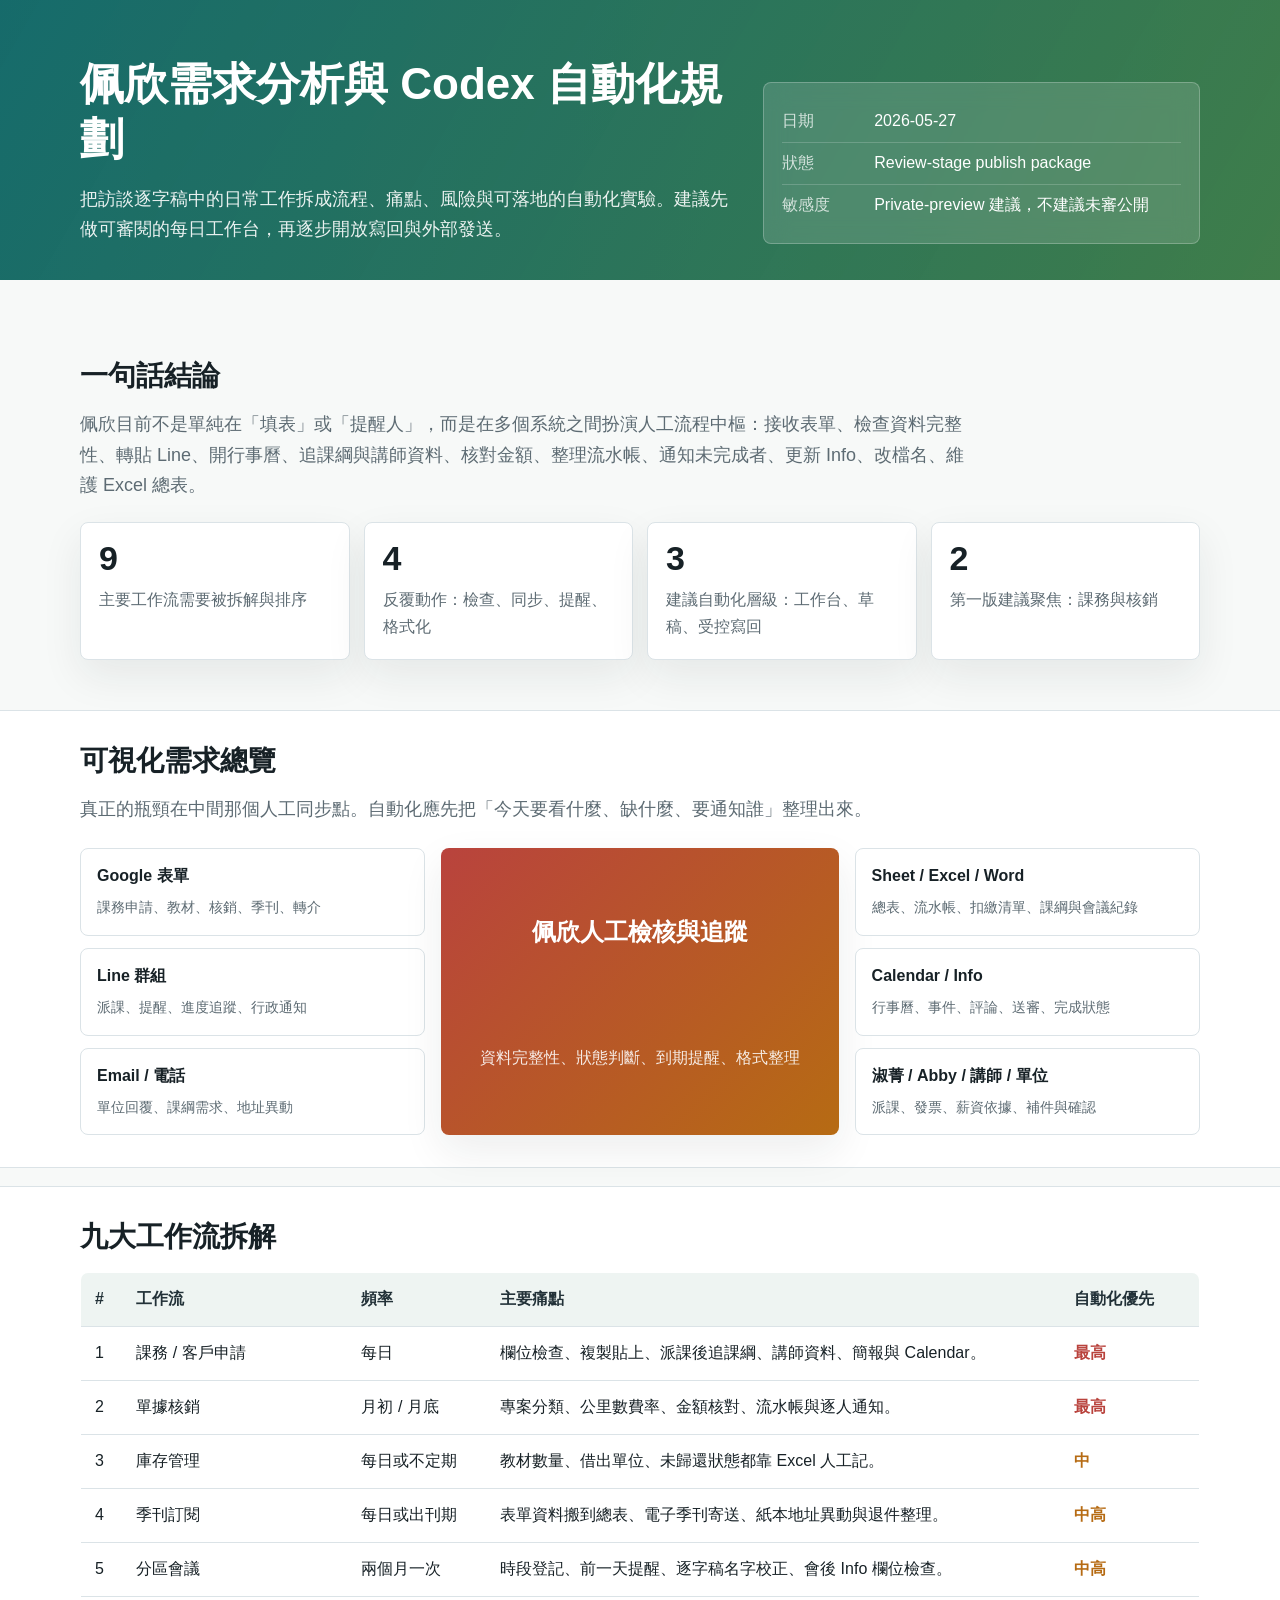
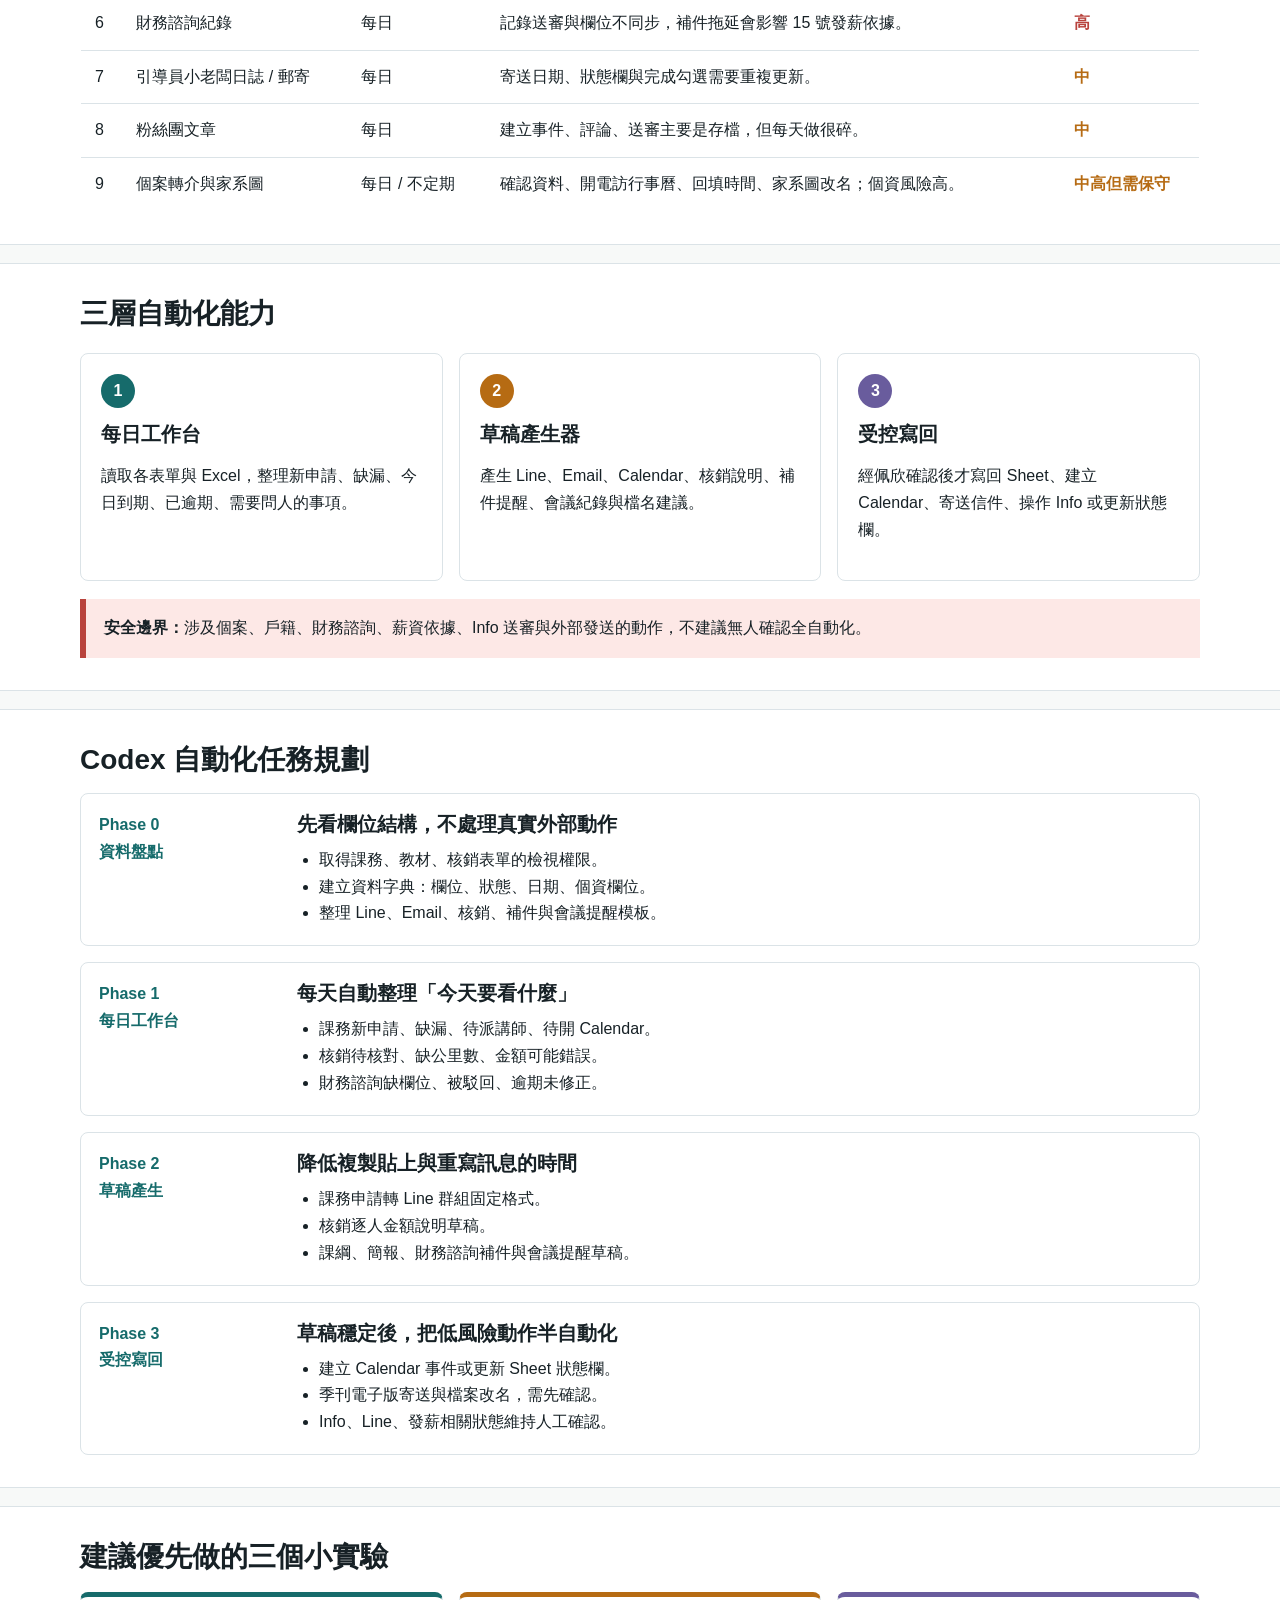
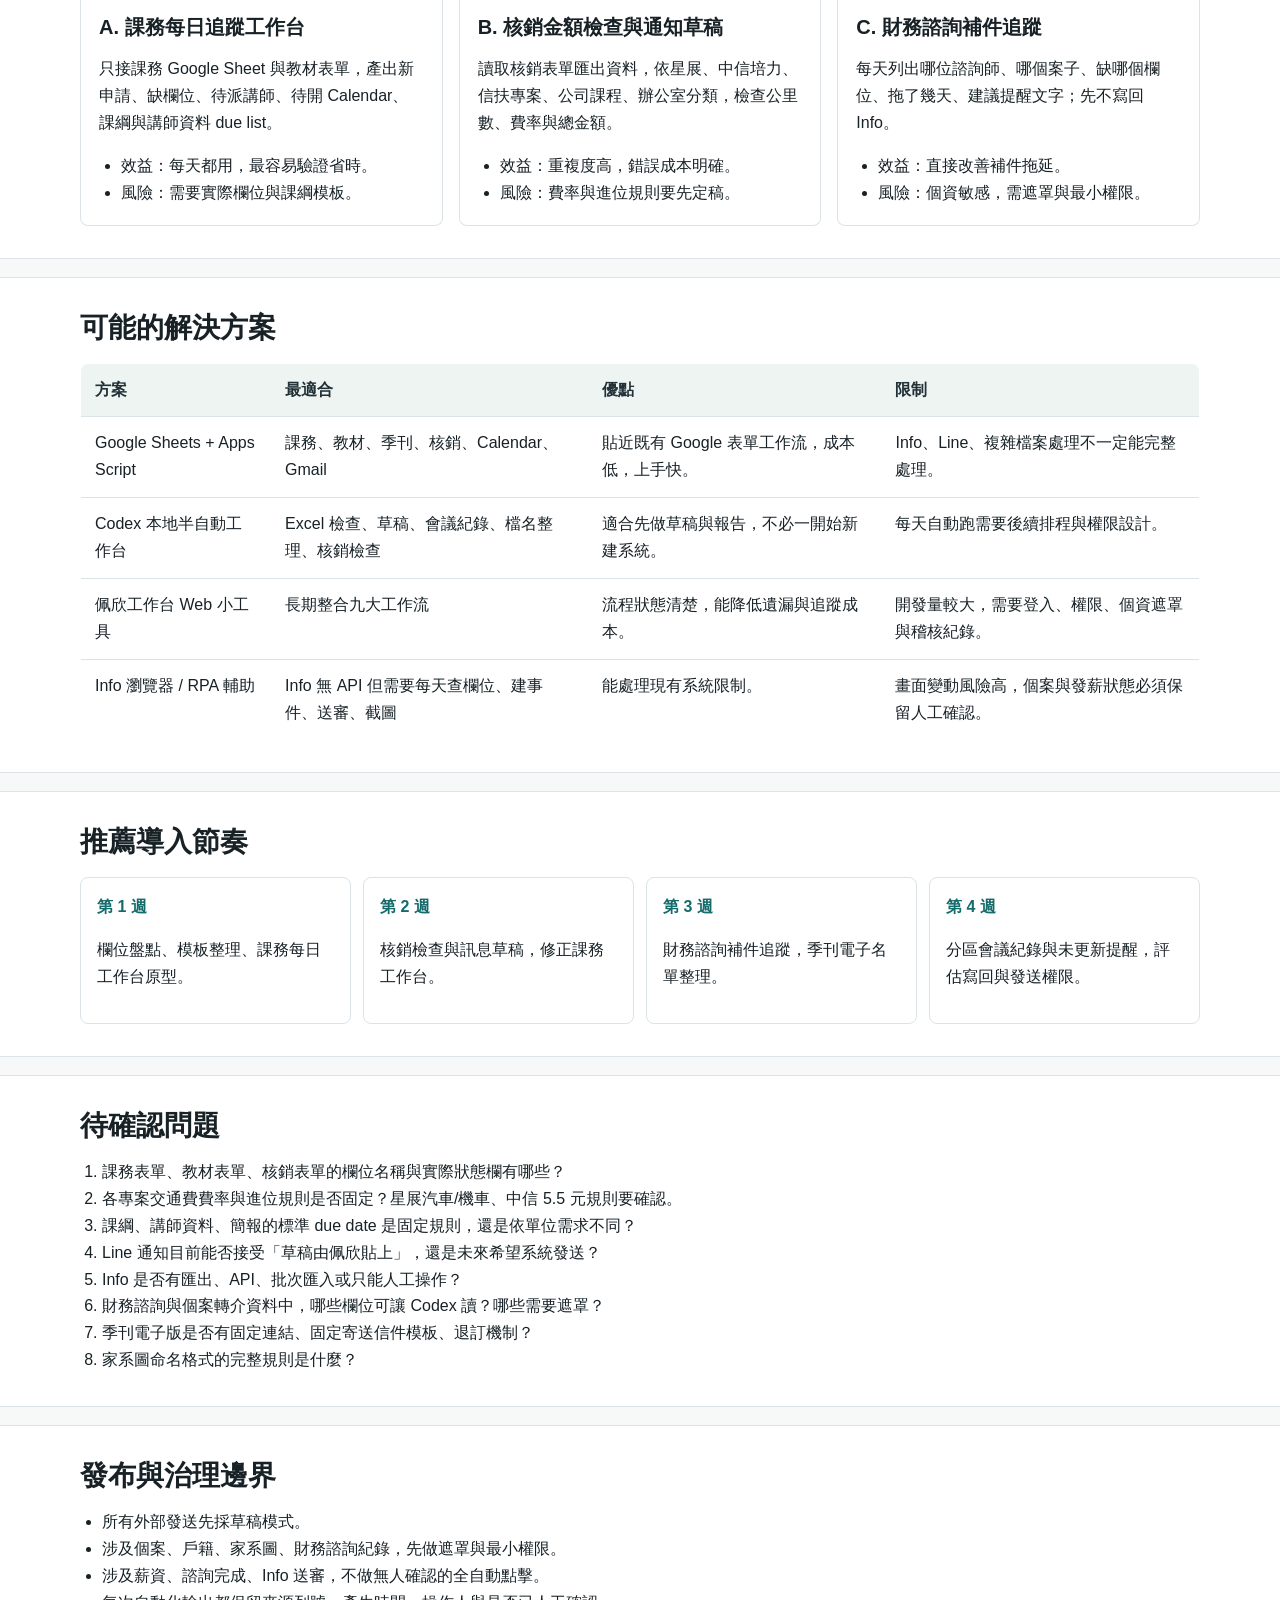
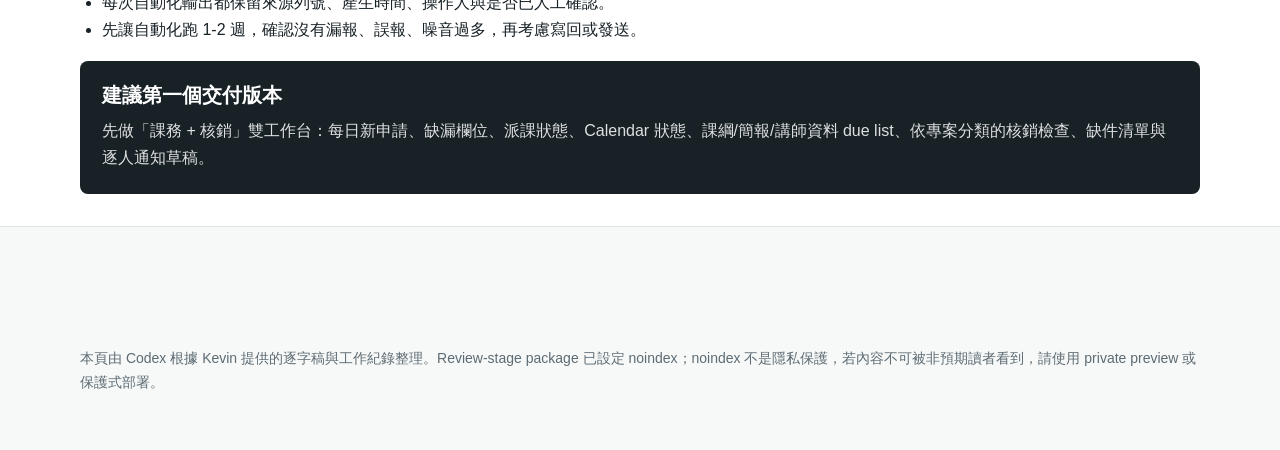
==== publish-ready/index.html @ ddc12018 "Prepare publish-ready Peixin automation report" ====
<!doctype html>
<html lang="zh-Hant">
  <head>
    <meta charset="utf-8">
    <meta name="viewport" content="width=device-width, initial-scale=1">
    <meta name="robots" content="noindex,nofollow,noarchive">
    <title>佩欣需求分析與 Codex 自動化規劃</title>
    <style>
      :root {
        color-scheme: light;
        --ink: #172126;
        --muted: #5d6b73;
        --line: #dbe3e7;
        --bg: #f7f9f8;
        --paper: #ffffff;
        --teal: #166b6b;
        --green: #3f7d4a;
        --amber: #b66b13;
        --red: #b9433d;
        --violet: #695c9d;
        --soft-teal: #e2f0ee;
        --soft-green: #e7f2e4;
        --soft-amber: #fff1dc;
        --soft-red: #fde8e6;
        --soft-violet: #ebe8f6;
        --shadow: 0 16px 42px rgba(23, 33, 38, 0.08);
      }

      * {
        box-sizing: border-box;
      }

      body {
        margin: 0;
        background: var(--bg);
        color: var(--ink);
        font-family: "Noto Sans TC", "Microsoft JhengHei", "PingFang TC", Arial, sans-serif;
        font-size: 16px;
        line-height: 1.68;
      }

      a {
        color: var(--teal);
      }

      .page {
        min-height: 100vh;
      }

      .hero {
        background:
          linear-gradient(120deg, rgba(22, 107, 107, 0.95), rgba(63, 125, 74, 0.88)),
          linear-gradient(90deg, #166b6b, #3f7d4a);
        color: #fff;
        padding: 56px 24px 36px;
      }

      .wrap {
        width: min(1120px, calc(100% - 32px));
        margin: 0 auto;
      }

      .hero-grid {
        display: grid;
        grid-template-columns: minmax(0, 1.2fr) minmax(280px, 0.8fr);
        gap: 28px;
        align-items: end;
      }

      h1,
      h2,
      h3 {
        line-height: 1.25;
        margin: 0;
        letter-spacing: 0;
      }

      h1 {
        max-width: 820px;
        font-size: 44px;
        font-weight: 800;
      }

      h2 {
        font-size: 28px;
        margin-bottom: 16px;
      }

      h3 {
        font-size: 20px;
        margin-bottom: 10px;
      }

      .hero p {
        max-width: 800px;
        margin: 18px 0 0;
        color: rgba(255, 255, 255, 0.9);
        font-size: 18px;
      }

      .meta-panel {
        background: rgba(255, 255, 255, 0.14);
        border: 1px solid rgba(255, 255, 255, 0.24);
        border-radius: 8px;
        padding: 18px;
        backdrop-filter: blur(12px);
      }

      .meta-row {
        display: grid;
        grid-template-columns: 82px 1fr;
        gap: 10px;
        padding: 7px 0;
        border-bottom: 1px solid rgba(255, 255, 255, 0.18);
      }

      .meta-row:last-child {
        border-bottom: 0;
      }

      .meta-label {
        color: rgba(255, 255, 255, 0.76);
      }

      main {
        padding: 28px 0 64px;
      }

      section {
        background: var(--paper);
        border-top: 1px solid var(--line);
        border-bottom: 1px solid var(--line);
        padding: 32px 0;
        margin: 18px 0;
      }

      section.plain {
        background: transparent;
        border: 0;
      }

      .lead {
        max-width: 900px;
        color: var(--muted);
        font-size: 18px;
        margin: 0 0 18px;
      }

      .summary-grid {
        display: grid;
        grid-template-columns: repeat(4, minmax(0, 1fr));
        gap: 14px;
        margin-top: 22px;
      }

      .metric {
        min-height: 132px;
        border: 1px solid var(--line);
        border-radius: 8px;
        background: #fff;
        padding: 18px;
        box-shadow: var(--shadow);
      }

      .metric strong {
        display: block;
        font-size: 34px;
        line-height: 1;
        margin-bottom: 12px;
      }

      .metric span {
        color: var(--muted);
      }

      .system-map {
        display: grid;
        grid-template-columns: 1fr 1.15fr 1fr;
        gap: 16px;
        align-items: stretch;
        margin-top: 24px;
      }

      .map-col {
        display: grid;
        gap: 12px;
      }

      .map-node {
        border: 1px solid var(--line);
        border-radius: 8px;
        background: #fff;
        padding: 14px 16px;
        min-height: 72px;
      }

      .map-node b {
        display: block;
        margin-bottom: 4px;
      }

      .map-node span {
        color: var(--muted);
        font-size: 14px;
      }

      .map-center {
        display: grid;
        place-items: center;
        min-height: 100%;
        border-radius: 8px;
        padding: 22px;
        color: #fff;
        background: linear-gradient(135deg, var(--red), var(--amber));
        box-shadow: var(--shadow);
      }

      .map-center b {
        display: block;
        font-size: 24px;
        text-align: center;
      }

      .map-center span {
        display: block;
        margin-top: 8px;
        color: rgba(255, 255, 255, 0.88);
        text-align: center;
      }

      .flow-table,
      .solution-table {
        width: 100%;
        border-collapse: collapse;
        margin-top: 18px;
        background: #fff;
        border: 1px solid var(--line);
        border-radius: 8px;
        overflow: hidden;
      }

      th,
      td {
        padding: 13px 14px;
        text-align: left;
        vertical-align: top;
        border-bottom: 1px solid var(--line);
      }

      th {
        background: #eef4f2;
        color: #223138;
        font-weight: 700;
      }

      tr:last-child td {
        border-bottom: 0;
      }

      .priority-high {
        color: var(--red);
        font-weight: 700;
      }

      .priority-mid {
        color: var(--amber);
        font-weight: 700;
      }

      .priority-low {
        color: var(--green);
        font-weight: 700;
      }

      .layer-diagram {
        display: grid;
        grid-template-columns: repeat(3, minmax(0, 1fr));
        gap: 16px;
        margin: 22px 0 0;
      }

      .layer {
        border: 1px solid var(--line);
        border-radius: 8px;
        background: #fff;
        padding: 20px;
        position: relative;
      }

      .layer::before {
        content: attr(data-step);
        display: inline-grid;
        place-items: center;
        width: 34px;
        height: 34px;
        margin-bottom: 14px;
        border-radius: 50%;
        color: #fff;
        background: var(--teal);
        font-weight: 800;
      }

      .layer:nth-child(2)::before {
        background: var(--amber);
      }

      .layer:nth-child(3)::before {
        background: var(--violet);
      }

      .phase-list {
        display: grid;
        gap: 16px;
      }

      .phase {
        display: grid;
        grid-template-columns: 180px 1fr;
        gap: 18px;
        border: 1px solid var(--line);
        border-radius: 8px;
        background: #fff;
        padding: 18px;
      }

      .phase-label {
        font-weight: 800;
        color: var(--teal);
      }

      .phase ul,
      .experiment ul,
      .question-list,
      .guardrails {
        margin: 8px 0 0;
        padding-left: 22px;
      }

      .experiment-grid {
        display: grid;
        grid-template-columns: repeat(3, minmax(0, 1fr));
        gap: 16px;
        margin-top: 18px;
      }

      .experiment {
        border: 1px solid var(--line);
        border-radius: 8px;
        background: #fff;
        padding: 18px;
        min-height: 100%;
      }

      .experiment:nth-child(1) {
        border-top: 5px solid var(--teal);
      }

      .experiment:nth-child(2) {
        border-top: 5px solid var(--amber);
      }

      .experiment:nth-child(3) {
        border-top: 5px solid var(--violet);
      }

      .timeline {
        display: grid;
        grid-template-columns: repeat(4, minmax(0, 1fr));
        gap: 12px;
        margin-top: 18px;
      }

      .week {
        border: 1px solid var(--line);
        border-radius: 8px;
        background: #fff;
        padding: 16px;
      }

      .week b {
        display: block;
        color: var(--teal);
        margin-bottom: 8px;
      }

      .callout {
        border-left: 6px solid var(--red);
        background: var(--soft-red);
        padding: 16px 18px;
        margin: 18px 0 0;
      }

      .next-box {
        background: #172126;
        color: #fff;
        border-radius: 8px;
        padding: 22px;
        margin-top: 18px;
      }

      .next-box p {
        margin: 0;
        color: rgba(255, 255, 255, 0.86);
      }

      .footer {
        color: var(--muted);
        padding: 24px 0 42px;
        font-size: 14px;
      }

      @media (max-width: 920px) {
        .hero-grid,
        .system-map,
        .layer-diagram,
        .experiment-grid,
        .timeline {
          grid-template-columns: 1fr;
        }

        .summary-grid {
          grid-template-columns: repeat(2, minmax(0, 1fr));
        }

        .phase {
          grid-template-columns: 1fr;
        }

        h1 {
          font-size: 34px;
        }

        table,
        thead,
        tbody,
        th,
        td,
        tr {
          display: block;
        }

        thead {
          display: none;
        }

        tr {
          border-bottom: 1px solid var(--line);
        }

        td {
          border-bottom: 0;
          padding: 10px 14px;
        }

        td::before {
          content: attr(data-label);
          display: block;
          color: var(--muted);
          font-size: 13px;
          font-weight: 700;
          margin-bottom: 2px;
        }
      }

      @media (max-width: 560px) {
        .hero {
          padding: 38px 0 28px;
        }

        .wrap {
          width: min(100% - 24px, 1120px);
        }

        .summary-grid {
          grid-template-columns: 1fr;
        }

        h1 {
          font-size: 29px;
        }

        h2 {
          font-size: 24px;
        }

        .hero p,
        .lead {
          font-size: 16px;
        }
      }
    </style>
  </head>
  <body>
    <div class="page">
      <header class="hero">
        <div class="wrap hero-grid">
          <div>
            <h1>佩欣需求分析與 Codex 自動化規劃</h1>
            <p>把訪談逐字稿中的日常工作拆成流程、痛點、風險與可落地的自動化實驗。建議先做可審閱的每日工作台，再逐步開放寫回與外部發送。</p>
          </div>
          <aside class="meta-panel" aria-label="報告資訊">
            <div class="meta-row">
              <span class="meta-label">日期</span>
              <span>2026-05-27</span>
            </div>
            <div class="meta-row">
              <span class="meta-label">狀態</span>
              <span>Review-stage publish package</span>
            </div>
            <div class="meta-row">
              <span class="meta-label">敏感度</span>
              <span>Private-preview 建議，不建議未審公開</span>
            </div>
          </aside>
        </div>
      </header>

      <main>
        <section class="plain">
          <div class="wrap">
            <h2>一句話結論</h2>
            <p class="lead">佩欣目前不是單純在「填表」或「提醒人」，而是在多個系統之間扮演人工流程中樞：接收表單、檢查資料完整性、轉貼 Line、開行事曆、追課綱與講師資料、核對金額、整理流水帳、通知未完成者、更新 Info、改檔名、維護 Excel 總表。</p>
            <div class="summary-grid" aria-label="關鍵摘要">
              <div class="metric">
                <strong>9</strong>
                <span>主要工作流需要被拆解與排序</span>
              </div>
              <div class="metric">
                <strong>4</strong>
                <span>反覆動作：檢查、同步、提醒、格式化</span>
              </div>
              <div class="metric">
                <strong>3</strong>
                <span>建議自動化層級：工作台、草稿、受控寫回</span>
              </div>
              <div class="metric">
                <strong>2</strong>
                <span>第一版建議聚焦：課務與核銷</span>
              </div>
            </div>
          </div>
        </section>

        <section>
          <div class="wrap">
            <h2>可視化需求總覽</h2>
            <p class="lead">真正的瓶頸在中間那個人工同步點。自動化應先把「今天要看什麼、缺什麼、要通知誰」整理出來。</p>
            <div class="system-map" aria-label="跨系統工作流地圖">
              <div class="map-col">
                <div class="map-node"><b>Google 表單</b><span>課務申請、教材、核銷、季刊、轉介</span></div>
                <div class="map-node"><b>Line 群組</b><span>派課、提醒、進度追蹤、行政通知</span></div>
                <div class="map-node"><b>Email / 電話</b><span>單位回覆、課綱需求、地址異動</span></div>
              </div>
              <div class="map-center">
                <b>佩欣人工檢核與追蹤</b>
                <span>資料完整性、狀態判斷、到期提醒、格式整理</span>
              </div>
              <div class="map-col">
                <div class="map-node"><b>Sheet / Excel / Word</b><span>總表、流水帳、扣繳清單、課綱與會議紀錄</span></div>
                <div class="map-node"><b>Calendar / Info</b><span>行事曆、事件、評論、送審、完成狀態</span></div>
                <div class="map-node"><b>淑菁 / Abby / 講師 / 單位</b><span>派課、發票、薪資依據、補件與確認</span></div>
              </div>
            </div>
          </div>
        </section>

        <section>
          <div class="wrap">
            <h2>九大工作流拆解</h2>
            <table class="flow-table">
              <thead>
                <tr>
                  <th>#</th>
                  <th>工作流</th>
                  <th>頻率</th>
                  <th>主要痛點</th>
                  <th>自動化優先</th>
                </tr>
              </thead>
              <tbody>
                <tr>
                  <td data-label="#">1</td>
                  <td data-label="工作流">課務 / 客戶申請</td>
                  <td data-label="頻率">每日</td>
                  <td data-label="主要痛點">欄位檢查、複製貼上、派課後追課綱、講師資料、簡報與 Calendar。</td>
                  <td data-label="自動化優先" class="priority-high">最高</td>
                </tr>
                <tr>
                  <td data-label="#">2</td>
                  <td data-label="工作流">單據核銷</td>
                  <td data-label="頻率">月初 / 月底</td>
                  <td data-label="主要痛點">專案分類、公里數費率、金額核對、流水帳與逐人通知。</td>
                  <td data-label="自動化優先" class="priority-high">最高</td>
                </tr>
                <tr>
                  <td data-label="#">3</td>
                  <td data-label="工作流">庫存管理</td>
                  <td data-label="頻率">每日或不定期</td>
                  <td data-label="主要痛點">教材數量、借出單位、未歸還狀態都靠 Excel 人工記。</td>
                  <td data-label="自動化優先" class="priority-mid">中</td>
                </tr>
                <tr>
                  <td data-label="#">4</td>
                  <td data-label="工作流">季刊訂閱</td>
                  <td data-label="頻率">每日或出刊期</td>
                  <td data-label="主要痛點">表單資料搬到總表、電子季刊寄送、紙本地址異動與退件整理。</td>
                  <td data-label="自動化優先" class="priority-mid">中高</td>
                </tr>
                <tr>
                  <td data-label="#">5</td>
                  <td data-label="工作流">分區會議</td>
                  <td data-label="頻率">兩個月一次</td>
                  <td data-label="主要痛點">時段登記、前一天提醒、逐字稿名字校正、會後 Info 欄位檢查。</td>
                  <td data-label="自動化優先" class="priority-mid">中高</td>
                </tr>
                <tr>
                  <td data-label="#">6</td>
                  <td data-label="工作流">財務諮詢紀錄</td>
                  <td data-label="頻率">每日</td>
                  <td data-label="主要痛點">記錄送審與欄位不同步，補件拖延會影響 15 號發薪依據。</td>
                  <td data-label="自動化優先" class="priority-high">高</td>
                </tr>
                <tr>
                  <td data-label="#">7</td>
                  <td data-label="工作流">引導員小老闆日誌 / 郵寄</td>
                  <td data-label="頻率">每日</td>
                  <td data-label="主要痛點">寄送日期、狀態欄與完成勾選需要重複更新。</td>
                  <td data-label="自動化優先" class="priority-mid">中</td>
                </tr>
                <tr>
                  <td data-label="#">8</td>
                  <td data-label="工作流">粉絲團文章</td>
                  <td data-label="頻率">每日</td>
                  <td data-label="主要痛點">建立事件、評論、送審主要是存檔，但每天做很碎。</td>
                  <td data-label="自動化優先" class="priority-mid">中</td>
                </tr>
                <tr>
                  <td data-label="#">9</td>
                  <td data-label="工作流">個案轉介與家系圖</td>
                  <td data-label="頻率">每日 / 不定期</td>
                  <td data-label="主要痛點">確認資料、開電訪行事曆、回填時間、家系圖改名；個資風險高。</td>
                  <td data-label="自動化優先" class="priority-mid">中高但需保守</td>
                </tr>
              </tbody>
            </table>
          </div>
        </section>

        <section>
          <div class="wrap">
            <h2>三層自動化能力</h2>
            <div class="layer-diagram">
              <div class="layer" data-step="1">
                <h3>每日工作台</h3>
                <p>讀取各表單與 Excel，整理新申請、缺漏、今日到期、已逾期、需要問人的事項。</p>
              </div>
              <div class="layer" data-step="2">
                <h3>草稿產生器</h3>
                <p>產生 Line、Email、Calendar、核銷說明、補件提醒、會議紀錄與檔名建議。</p>
              </div>
              <div class="layer" data-step="3">
                <h3>受控寫回</h3>
                <p>經佩欣確認後才寫回 Sheet、建立 Calendar、寄送信件、操作 Info 或更新狀態欄。</p>
              </div>
            </div>
            <div class="callout">
              <b>安全邊界：</b>涉及個案、戶籍、財務諮詢、薪資依據、Info 送審與外部發送的動作，不建議無人確認全自動化。
            </div>
          </div>
        </section>

        <section>
          <div class="wrap">
            <h2>Codex 自動化任務規劃</h2>
            <div class="phase-list">
              <article class="phase">
                <div class="phase-label">Phase 0<br>資料盤點</div>
                <div>
                  <h3>先看欄位結構，不處理真實外部動作</h3>
                  <ul>
                    <li>取得課務、教材、核銷表單的檢視權限。</li>
                    <li>建立資料字典：欄位、狀態、日期、個資欄位。</li>
                    <li>整理 Line、Email、核銷、補件與會議提醒模板。</li>
                  </ul>
                </div>
              </article>
              <article class="phase">
                <div class="phase-label">Phase 1<br>每日工作台</div>
                <div>
                  <h3>每天自動整理「今天要看什麼」</h3>
                  <ul>
                    <li>課務新申請、缺漏、待派講師、待開 Calendar。</li>
                    <li>核銷待核對、缺公里數、金額可能錯誤。</li>
                    <li>財務諮詢缺欄位、被駁回、逾期未修正。</li>
                  </ul>
                </div>
              </article>
              <article class="phase">
                <div class="phase-label">Phase 2<br>草稿產生</div>
                <div>
                  <h3>降低複製貼上與重寫訊息的時間</h3>
                  <ul>
                    <li>課務申請轉 Line 群組固定格式。</li>
                    <li>核銷逐人金額說明草稿。</li>
                    <li>課綱、簡報、財務諮詢補件與會議提醒草稿。</li>
                  </ul>
                </div>
              </article>
              <article class="phase">
                <div class="phase-label">Phase 3<br>受控寫回</div>
                <div>
                  <h3>草稿穩定後，把低風險動作半自動化</h3>
                  <ul>
                    <li>建立 Calendar 事件或更新 Sheet 狀態欄。</li>
                    <li>季刊電子版寄送與檔案改名，需先確認。</li>
                    <li>Info、Line、發薪相關狀態維持人工確認。</li>
                  </ul>
                </div>
              </article>
            </div>
          </div>
        </section>

        <section>
          <div class="wrap">
            <h2>建議優先做的三個小實驗</h2>
            <div class="experiment-grid">
              <article class="experiment">
                <h3>A. 課務每日追蹤工作台</h3>
                <p>只接課務 Google Sheet 與教材表單，產出新申請、缺欄位、待派講師、待開 Calendar、課綱與講師資料 due list。</p>
                <ul>
                  <li>效益：每天都用，最容易驗證省時。</li>
                  <li>風險：需要實際欄位與課綱模板。</li>
                </ul>
              </article>
              <article class="experiment">
                <h3>B. 核銷金額檢查與通知草稿</h3>
                <p>讀取核銷表單匯出資料，依星展、中信培力、信扶專案、公司課程、辦公室分類，檢查公里數、費率與總金額。</p>
                <ul>
                  <li>效益：重複度高，錯誤成本明確。</li>
                  <li>風險：費率與進位規則要先定稿。</li>
                </ul>
              </article>
              <article class="experiment">
                <h3>C. 財務諮詢補件追蹤</h3>
                <p>每天列出哪位諮詢師、哪個案子、缺哪個欄位、拖了幾天、建議提醒文字；先不寫回 Info。</p>
                <ul>
                  <li>效益：直接改善補件拖延。</li>
                  <li>風險：個資敏感，需遮罩與最小權限。</li>
                </ul>
              </article>
            </div>
          </div>
        </section>

        <section>
          <div class="wrap">
            <h2>可能的解決方案</h2>
            <table class="solution-table">
              <thead>
                <tr>
                  <th>方案</th>
                  <th>最適合</th>
                  <th>優點</th>
                  <th>限制</th>
                </tr>
              </thead>
              <tbody>
                <tr>
                  <td data-label="方案">Google Sheets + Apps Script</td>
                  <td data-label="最適合">課務、教材、季刊、核銷、Calendar、Gmail</td>
                  <td data-label="優點">貼近既有 Google 表單工作流，成本低，上手快。</td>
                  <td data-label="限制">Info、Line、複雜檔案處理不一定能完整處理。</td>
                </tr>
                <tr>
                  <td data-label="方案">Codex 本地半自動工作台</td>
                  <td data-label="最適合">Excel 檢查、草稿、會議紀錄、檔名整理、核銷檢查</td>
                  <td data-label="優點">適合先做草稿與報告，不必一開始新建系統。</td>
                  <td data-label="限制">每天自動跑需要後續排程與權限設計。</td>
                </tr>
                <tr>
                  <td data-label="方案">佩欣工作台 Web 小工具</td>
                  <td data-label="最適合">長期整合九大工作流</td>
                  <td data-label="優點">流程狀態清楚，能降低遺漏與追蹤成本。</td>
                  <td data-label="限制">開發量較大，需要登入、權限、個資遮罩與稽核紀錄。</td>
                </tr>
                <tr>
                  <td data-label="方案">Info 瀏覽器 / RPA 輔助</td>
                  <td data-label="最適合">Info 無 API 但需要每天查欄位、建事件、送審、截圖</td>
                  <td data-label="優點">能處理現有系統限制。</td>
                  <td data-label="限制">畫面變動風險高，個案與發薪狀態必須保留人工確認。</td>
                </tr>
              </tbody>
            </table>
          </div>
        </section>

        <section>
          <div class="wrap">
            <h2>推薦導入節奏</h2>
            <div class="timeline" aria-label="四週導入節奏">
              <div class="week">
                <b>第 1 週</b>
                <p>欄位盤點、模板整理、課務每日工作台原型。</p>
              </div>
              <div class="week">
                <b>第 2 週</b>
                <p>核銷檢查與訊息草稿，修正課務工作台。</p>
              </div>
              <div class="week">
                <b>第 3 週</b>
                <p>財務諮詢補件追蹤，季刊電子名單整理。</p>
              </div>
              <div class="week">
                <b>第 4 週</b>
                <p>分區會議紀錄與未更新提醒，評估寫回與發送權限。</p>
              </div>
            </div>
          </div>
        </section>

        <section>
          <div class="wrap">
            <h2>待確認問題</h2>
            <ol class="question-list">
              <li>課務表單、教材表單、核銷表單的欄位名稱與實際狀態欄有哪些？</li>
              <li>各專案交通費費率與進位規則是否固定？星展汽車/機車、中信 5.5 元規則要確認。</li>
              <li>課綱、講師資料、簡報的標準 due date 是固定規則，還是依單位需求不同？</li>
              <li>Line 通知目前能否接受「草稿由佩欣貼上」，還是未來希望系統發送？</li>
              <li>Info 是否有匯出、API、批次匯入或只能人工操作？</li>
              <li>財務諮詢與個案轉介資料中，哪些欄位可讓 Codex 讀？哪些需要遮罩？</li>
              <li>季刊電子版是否有固定連結、固定寄送信件模板、退訂機制？</li>
              <li>家系圖命名格式的完整規則是什麼？</li>
            </ol>
          </div>
        </section>

        <section>
          <div class="wrap">
            <h2>發布與治理邊界</h2>
            <ul class="guardrails">
              <li>所有外部發送先採草稿模式。</li>
              <li>涉及個案、戶籍、家系圖、財務諮詢紀錄，先做遮罩與最小權限。</li>
              <li>涉及薪資、諮詢完成、Info 送審，不做無人確認的全自動點擊。</li>
              <li>每次自動化輸出都保留來源列號、產生時間、操作人與是否已人工確認。</li>
              <li>先讓自動化跑 1-2 週，確認沒有漏報、誤報、噪音過多，再考慮寫回或發送。</li>
            </ul>
            <div class="next-box">
              <h3>建議第一個交付版本</h3>
              <p>先做「課務 + 核銷」雙工作台：每日新申請、缺漏欄位、派課狀態、Calendar 狀態、課綱/簡報/講師資料 due list、依專案分類的核銷檢查、缺件清單與逐人通知草稿。</p>
            </div>
          </div>
        </section>
      </main>

      <footer class="footer">
        <div class="wrap">
          <p>本頁由 Codex 根據 Kevin 提供的逐字稿與工作紀錄整理。Review-stage package 已設定 noindex；noindex 不是隱私保護，若內容不可被非預期讀者看到，請使用 private preview 或保護式部署。</p>
        </div>
      </footer>
    </div>
  </body>
</html>
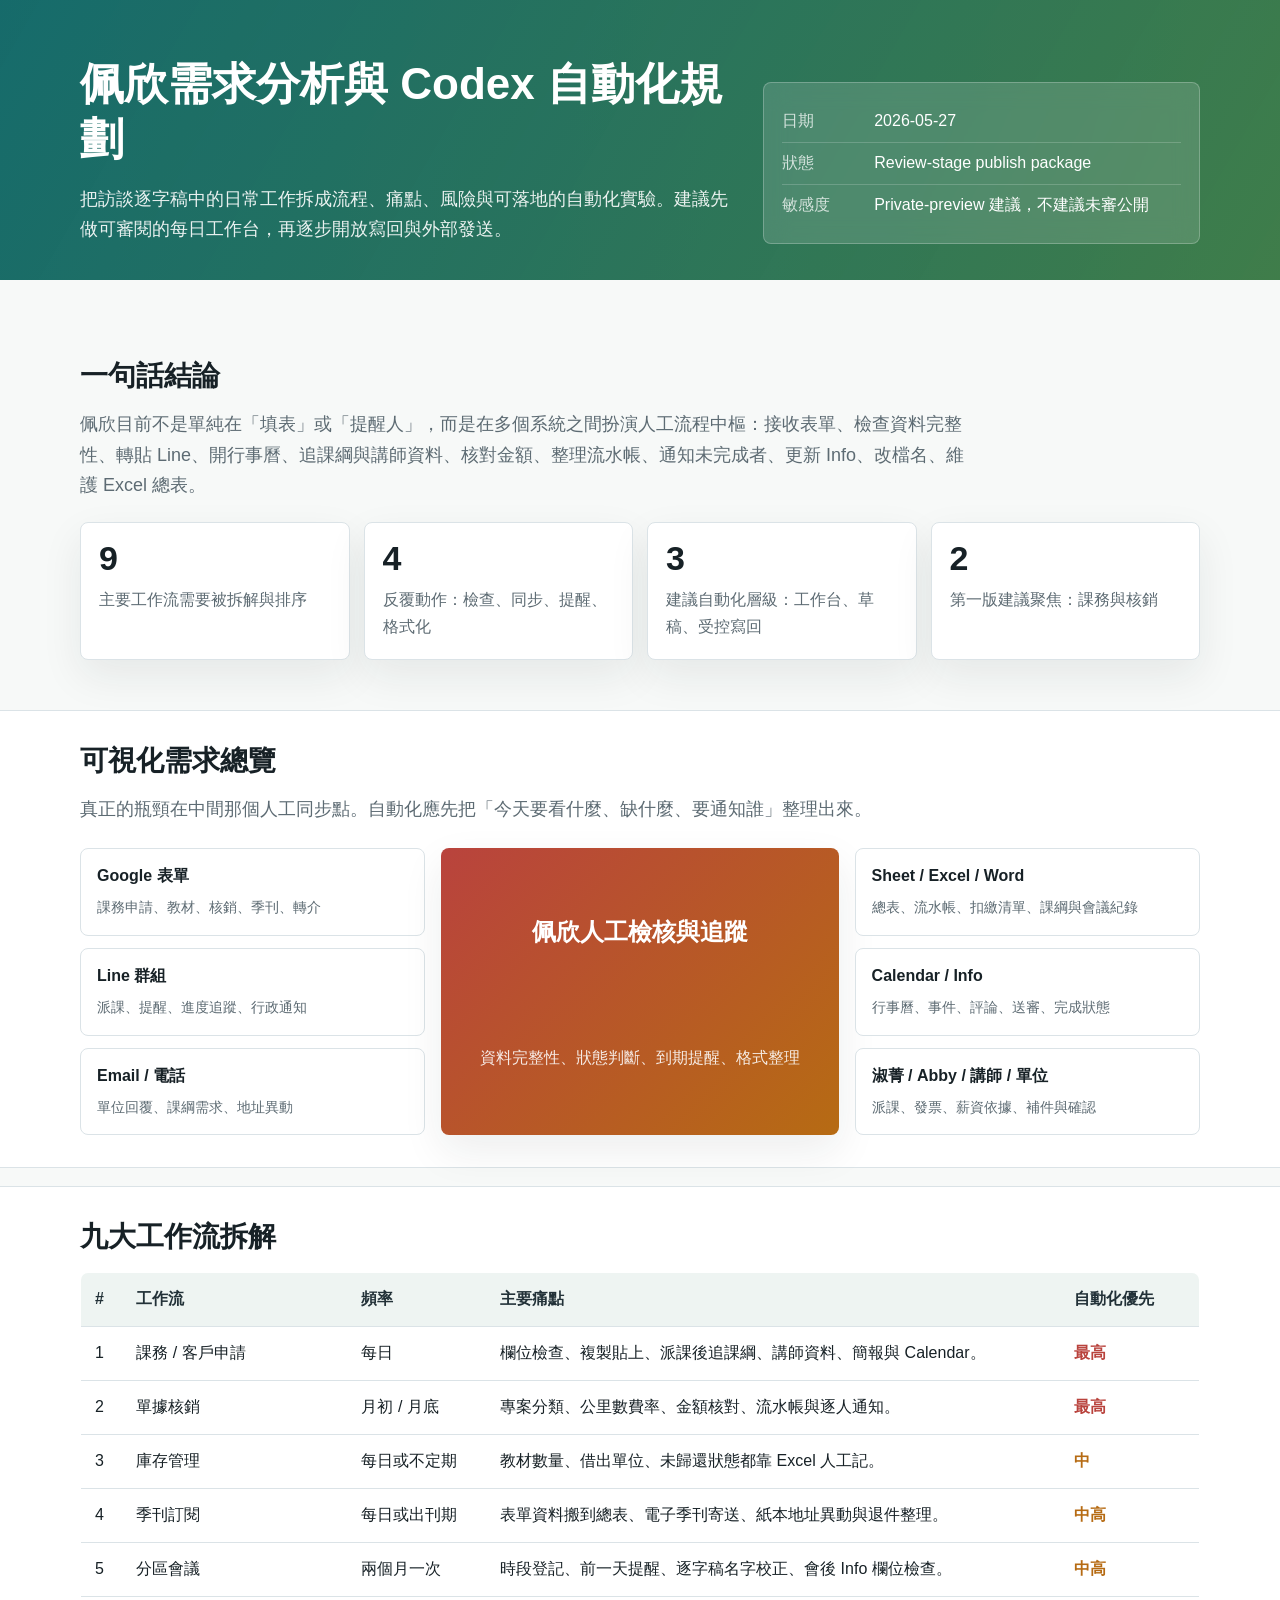
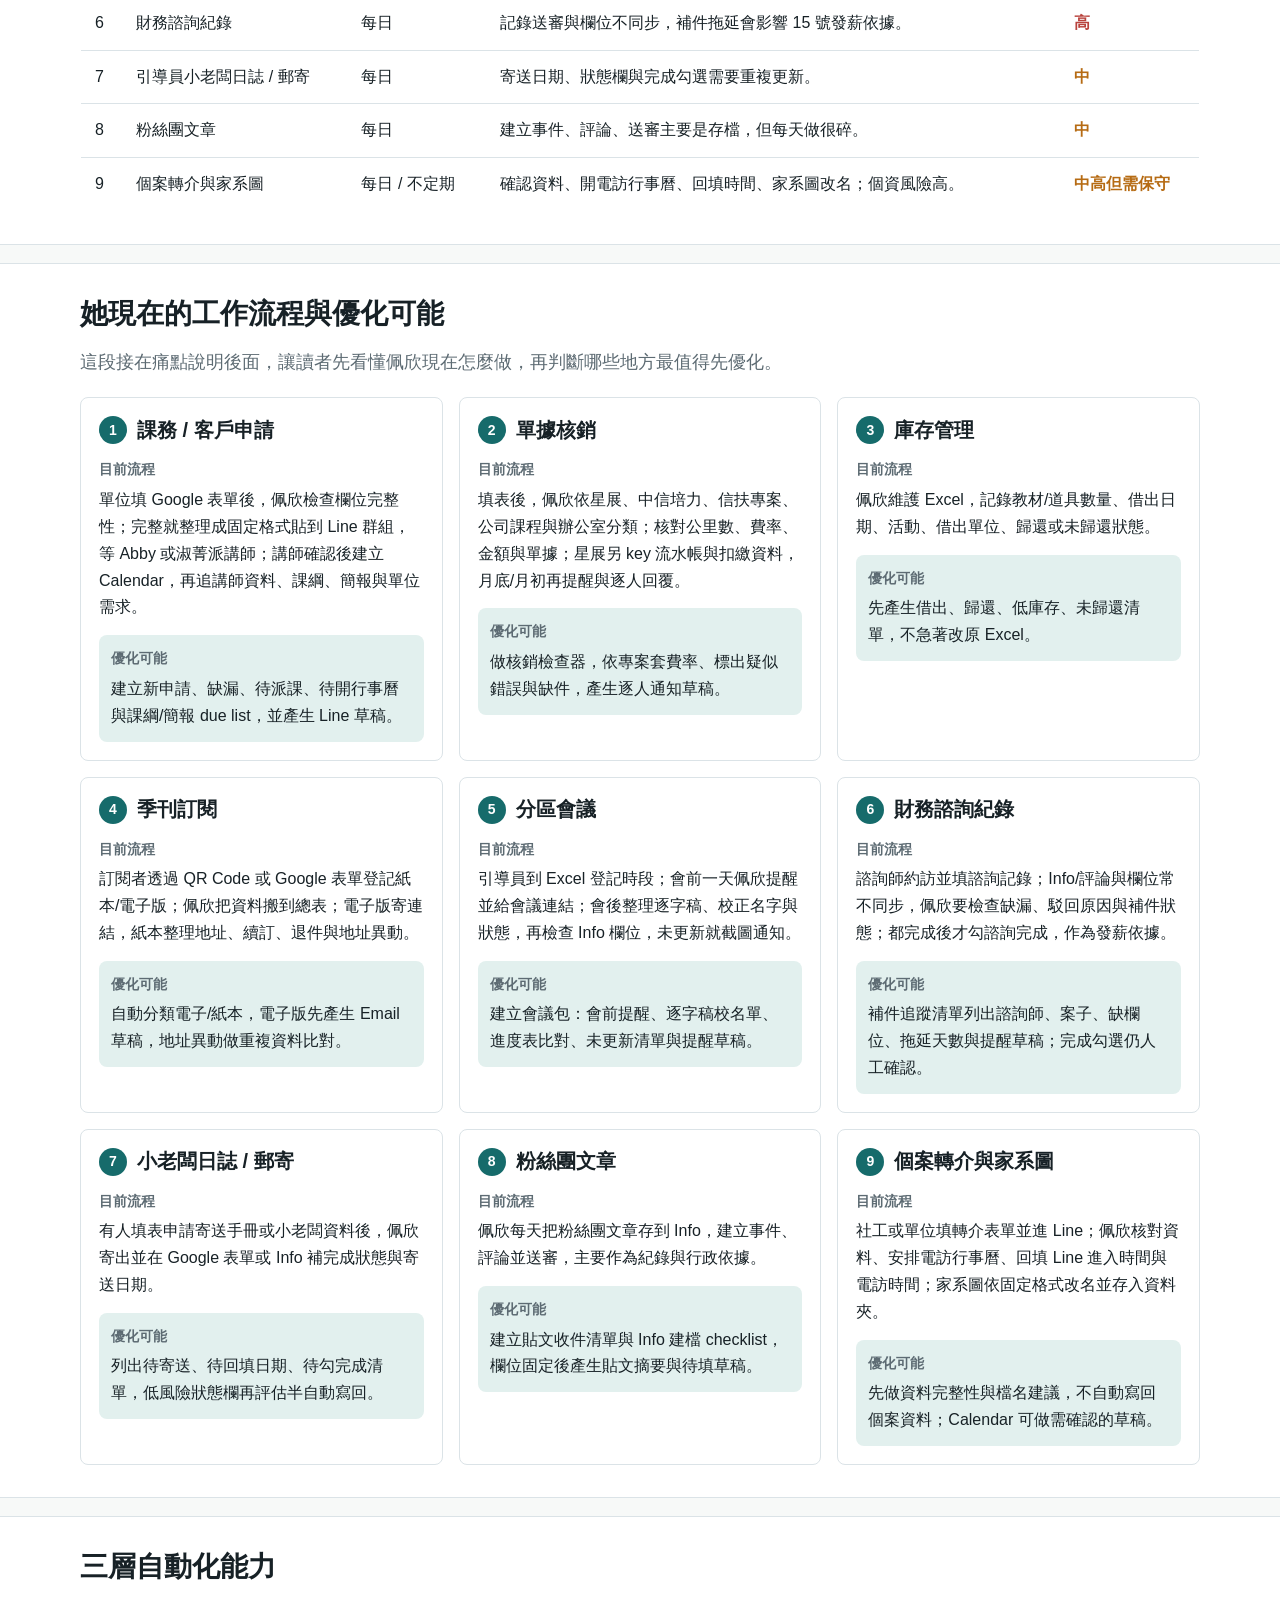
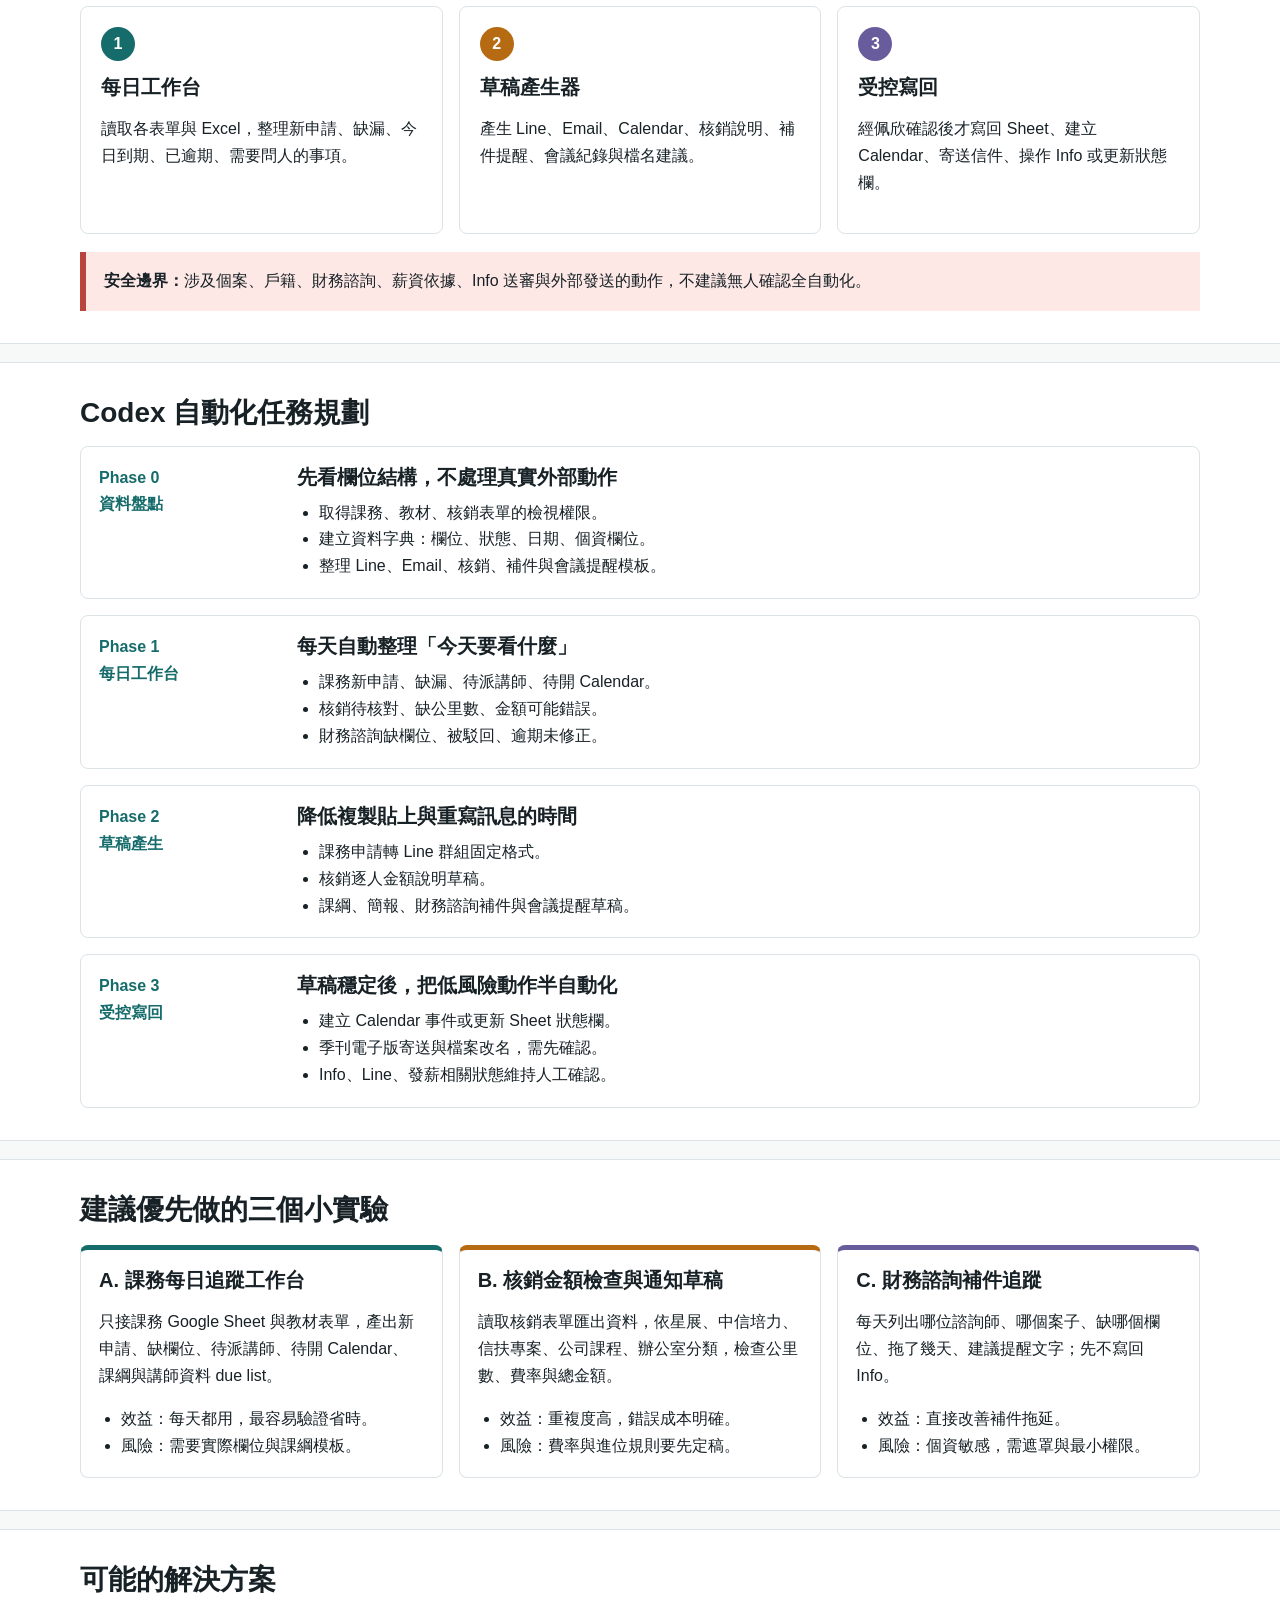
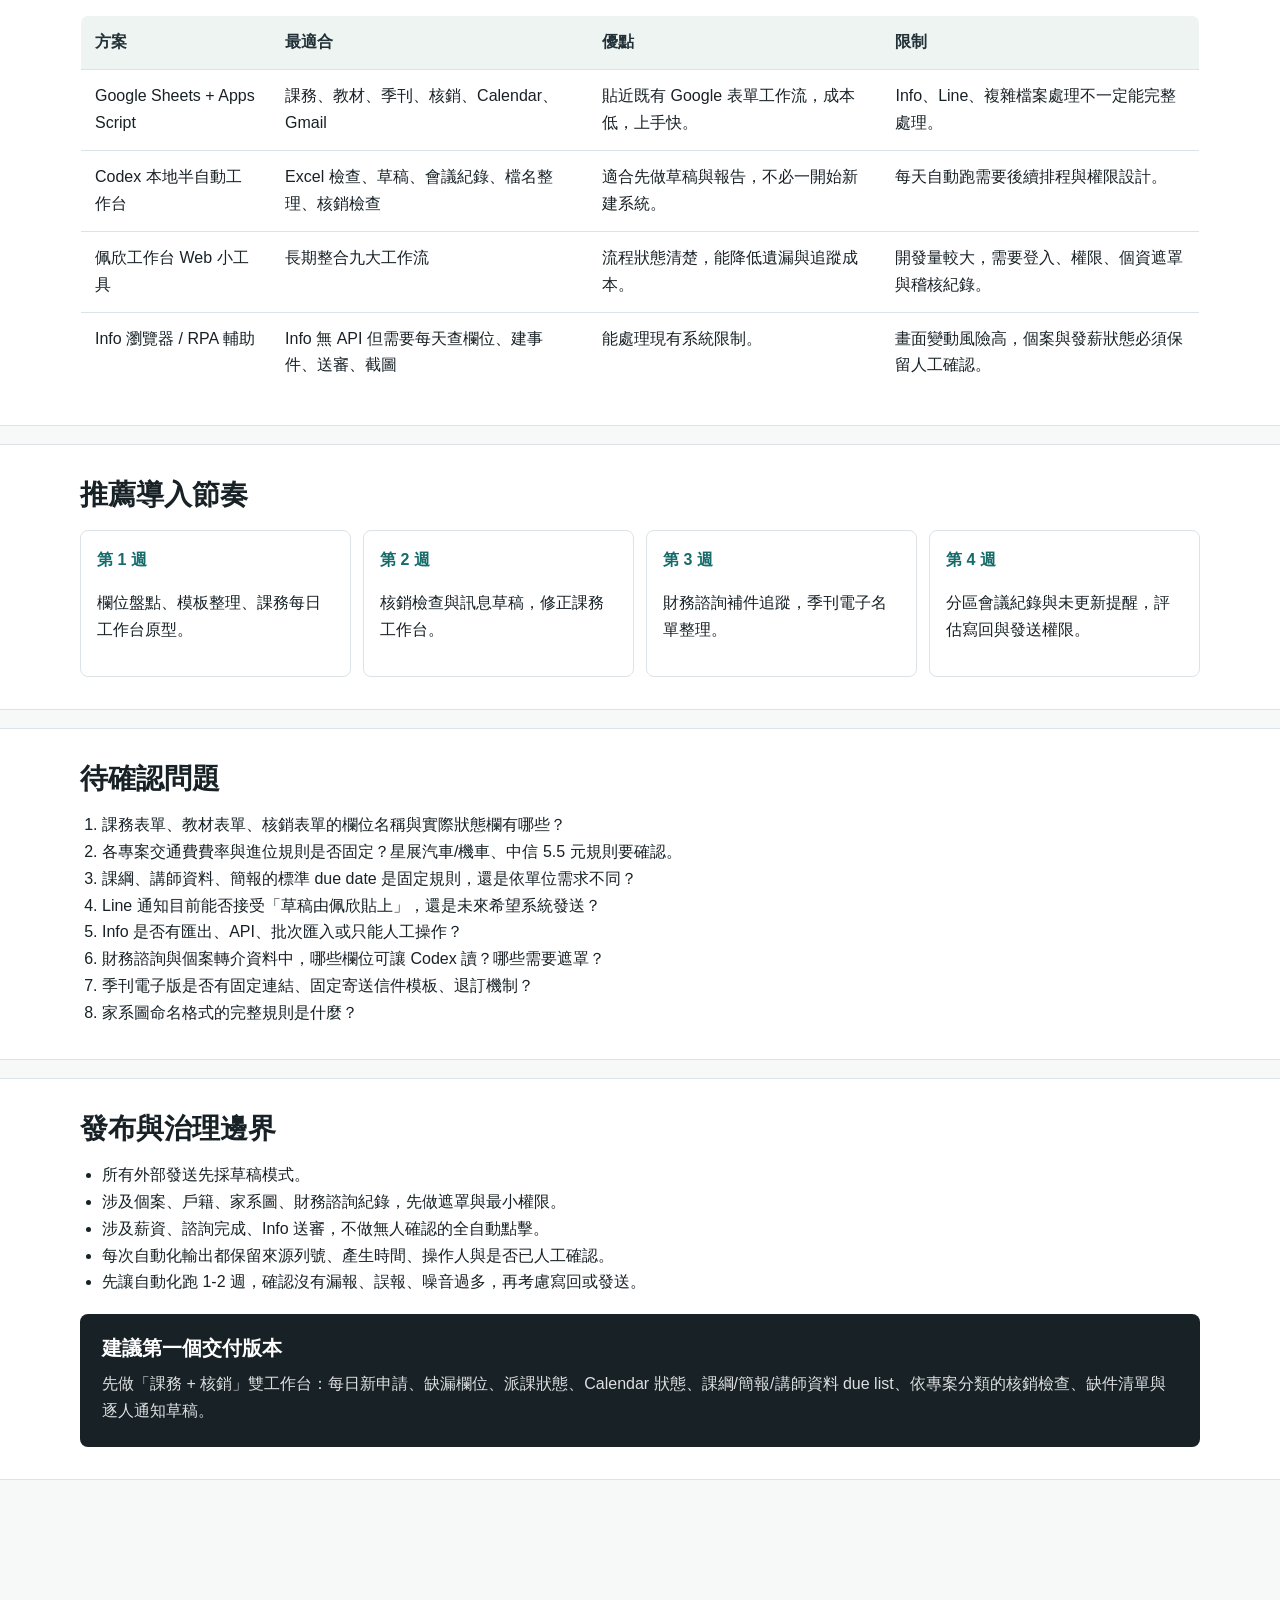
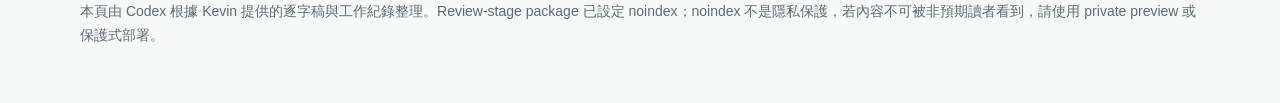
==== commit 189f8d9e: "Add current workflow and optimization notes" ====
--- a/publish-ready/index.html
+++ b/publish-ready/index.html
@@ -272,6 +272,61 @@
         font-weight: 700;
       }
 
+      .workflow-detail-grid {
+        display: grid;
+        grid-template-columns: repeat(3, minmax(0, 1fr));
+        gap: 16px;
+        margin-top: 20px;
+      }
+
+      .workflow-detail {
+        border: 1px solid var(--line);
+        border-radius: 8px;
+        background: #fff;
+        padding: 18px;
+        min-height: 100%;
+      }
+
+      .workflow-detail h3 {
+        display: flex;
+        gap: 10px;
+        align-items: center;
+      }
+
+      .workflow-number {
+        display: inline-grid;
+        place-items: center;
+        width: 28px;
+        height: 28px;
+        flex: 0 0 28px;
+        border-radius: 50%;
+        color: #fff;
+        background: var(--teal);
+        font-size: 14px;
+        font-weight: 800;
+      }
+
+      .workflow-block {
+        margin-top: 14px;
+      }
+
+      .workflow-block b {
+        display: block;
+        color: var(--muted);
+        font-size: 14px;
+        margin-bottom: 5px;
+      }
+
+      .workflow-block p {
+        margin: 0;
+      }
+
+      .workflow-block.optimization {
+        padding: 12px;
+        border-radius: 8px;
+        background: var(--soft-teal);
+      }
+
       .layer-diagram {
         display: grid;
         grid-template-columns: repeat(3, minmax(0, 1fr));
@@ -413,6 +468,7 @@
         .hero-grid,
         .system-map,
         .layer-diagram,
+        .workflow-detail-grid,
         .experiment-grid,
         .timeline {
           grid-template-columns: 1fr;
@@ -643,6 +699,122 @@
                 </tr>
               </tbody>
             </table>
+          </div>
+        </section>
+
+        <section>
+          <div class="wrap">
+            <h2>她現在的工作流程與優化可能</h2>
+            <p class="lead">這段接在痛點說明後面，讓讀者先看懂佩欣現在怎麼做，再判斷哪些地方最值得先優化。</p>
+            <div class="workflow-detail-grid">
+              <article class="workflow-detail">
+                <h3><span class="workflow-number">1</span>課務 / 客戶申請</h3>
+                <div class="workflow-block">
+                  <b>目前流程</b>
+                  <p>單位填 Google 表單後，佩欣檢查欄位完整性；完整就整理成固定格式貼到 Line 群組，等 Abby 或淑菁派講師；講師確認後建立 Calendar，再追講師資料、課綱、簡報與單位需求。</p>
+                </div>
+                <div class="workflow-block optimization">
+                  <b>優化可能</b>
+                  <p>建立新申請、缺漏、待派課、待開行事曆與課綱/簡報 due list，並產生 Line 草稿。</p>
+                </div>
+              </article>
+
+              <article class="workflow-detail">
+                <h3><span class="workflow-number">2</span>單據核銷</h3>
+                <div class="workflow-block">
+                  <b>目前流程</b>
+                  <p>填表後，佩欣依星展、中信培力、信扶專案、公司課程與辦公室分類；核對公里數、費率、金額與單據；星展另 key 流水帳與扣繳資料，月底/月初再提醒與逐人回覆。</p>
+                </div>
+                <div class="workflow-block optimization">
+                  <b>優化可能</b>
+                  <p>做核銷檢查器，依專案套費率、標出疑似錯誤與缺件，產生逐人通知草稿。</p>
+                </div>
+              </article>
+
+              <article class="workflow-detail">
+                <h3><span class="workflow-number">3</span>庫存管理</h3>
+                <div class="workflow-block">
+                  <b>目前流程</b>
+                  <p>佩欣維護 Excel，記錄教材/道具數量、借出日期、活動、借出單位、歸還或未歸還狀態。</p>
+                </div>
+                <div class="workflow-block optimization">
+                  <b>優化可能</b>
+                  <p>先產生借出、歸還、低庫存、未歸還清單，不急著改原 Excel。</p>
+                </div>
+              </article>
+
+              <article class="workflow-detail">
+                <h3><span class="workflow-number">4</span>季刊訂閱</h3>
+                <div class="workflow-block">
+                  <b>目前流程</b>
+                  <p>訂閱者透過 QR Code 或 Google 表單登記紙本/電子版；佩欣把資料搬到總表；電子版寄連結，紙本整理地址、續訂、退件與地址異動。</p>
+                </div>
+                <div class="workflow-block optimization">
+                  <b>優化可能</b>
+                  <p>自動分類電子/紙本，電子版先產生 Email 草稿，地址異動做重複資料比對。</p>
+                </div>
+              </article>
+
+              <article class="workflow-detail">
+                <h3><span class="workflow-number">5</span>分區會議</h3>
+                <div class="workflow-block">
+                  <b>目前流程</b>
+                  <p>引導員到 Excel 登記時段；會前一天佩欣提醒並給會議連結；會後整理逐字稿、校正名字與狀態，再檢查 Info 欄位，未更新就截圖通知。</p>
+                </div>
+                <div class="workflow-block optimization">
+                  <b>優化可能</b>
+                  <p>建立會議包：會前提醒、逐字稿校名單、進度表比對、未更新清單與提醒草稿。</p>
+                </div>
+              </article>
+
+              <article class="workflow-detail">
+                <h3><span class="workflow-number">6</span>財務諮詢紀錄</h3>
+                <div class="workflow-block">
+                  <b>目前流程</b>
+                  <p>諮詢師約訪並填諮詢記錄；Info/評論與欄位常不同步，佩欣要檢查缺漏、駁回原因與補件狀態；都完成後才勾諮詢完成，作為發薪依據。</p>
+                </div>
+                <div class="workflow-block optimization">
+                  <b>優化可能</b>
+                  <p>補件追蹤清單列出諮詢師、案子、缺欄位、拖延天數與提醒草稿；完成勾選仍人工確認。</p>
+                </div>
+              </article>
+
+              <article class="workflow-detail">
+                <h3><span class="workflow-number">7</span>小老闆日誌 / 郵寄</h3>
+                <div class="workflow-block">
+                  <b>目前流程</b>
+                  <p>有人填表申請寄送手冊或小老闆資料後，佩欣寄出並在 Google 表單或 Info 補完成狀態與寄送日期。</p>
+                </div>
+                <div class="workflow-block optimization">
+                  <b>優化可能</b>
+                  <p>列出待寄送、待回填日期、待勾完成清單，低風險狀態欄再評估半自動寫回。</p>
+                </div>
+              </article>
+
+              <article class="workflow-detail">
+                <h3><span class="workflow-number">8</span>粉絲團文章</h3>
+                <div class="workflow-block">
+                  <b>目前流程</b>
+                  <p>佩欣每天把粉絲團文章存到 Info，建立事件、評論並送審，主要作為紀錄與行政依據。</p>
+                </div>
+                <div class="workflow-block optimization">
+                  <b>優化可能</b>
+                  <p>建立貼文收件清單與 Info 建檔 checklist，欄位固定後產生貼文摘要與待填草稿。</p>
+                </div>
+              </article>
+
+              <article class="workflow-detail">
+                <h3><span class="workflow-number">9</span>個案轉介與家系圖</h3>
+                <div class="workflow-block">
+                  <b>目前流程</b>
+                  <p>社工或單位填轉介表單並進 Line；佩欣核對資料、安排電訪行事曆、回填 Line 進入時間與電訪時間；家系圖依固定格式改名並存入資料夾。</p>
+                </div>
+                <div class="workflow-block optimization">
+                  <b>優化可能</b>
+                  <p>先做資料完整性與檔名建議，不自動寫回個案資料；Calendar 可做需確認的草稿。</p>
+                </div>
+              </article>
+            </div>
           </div>
         </section>
 
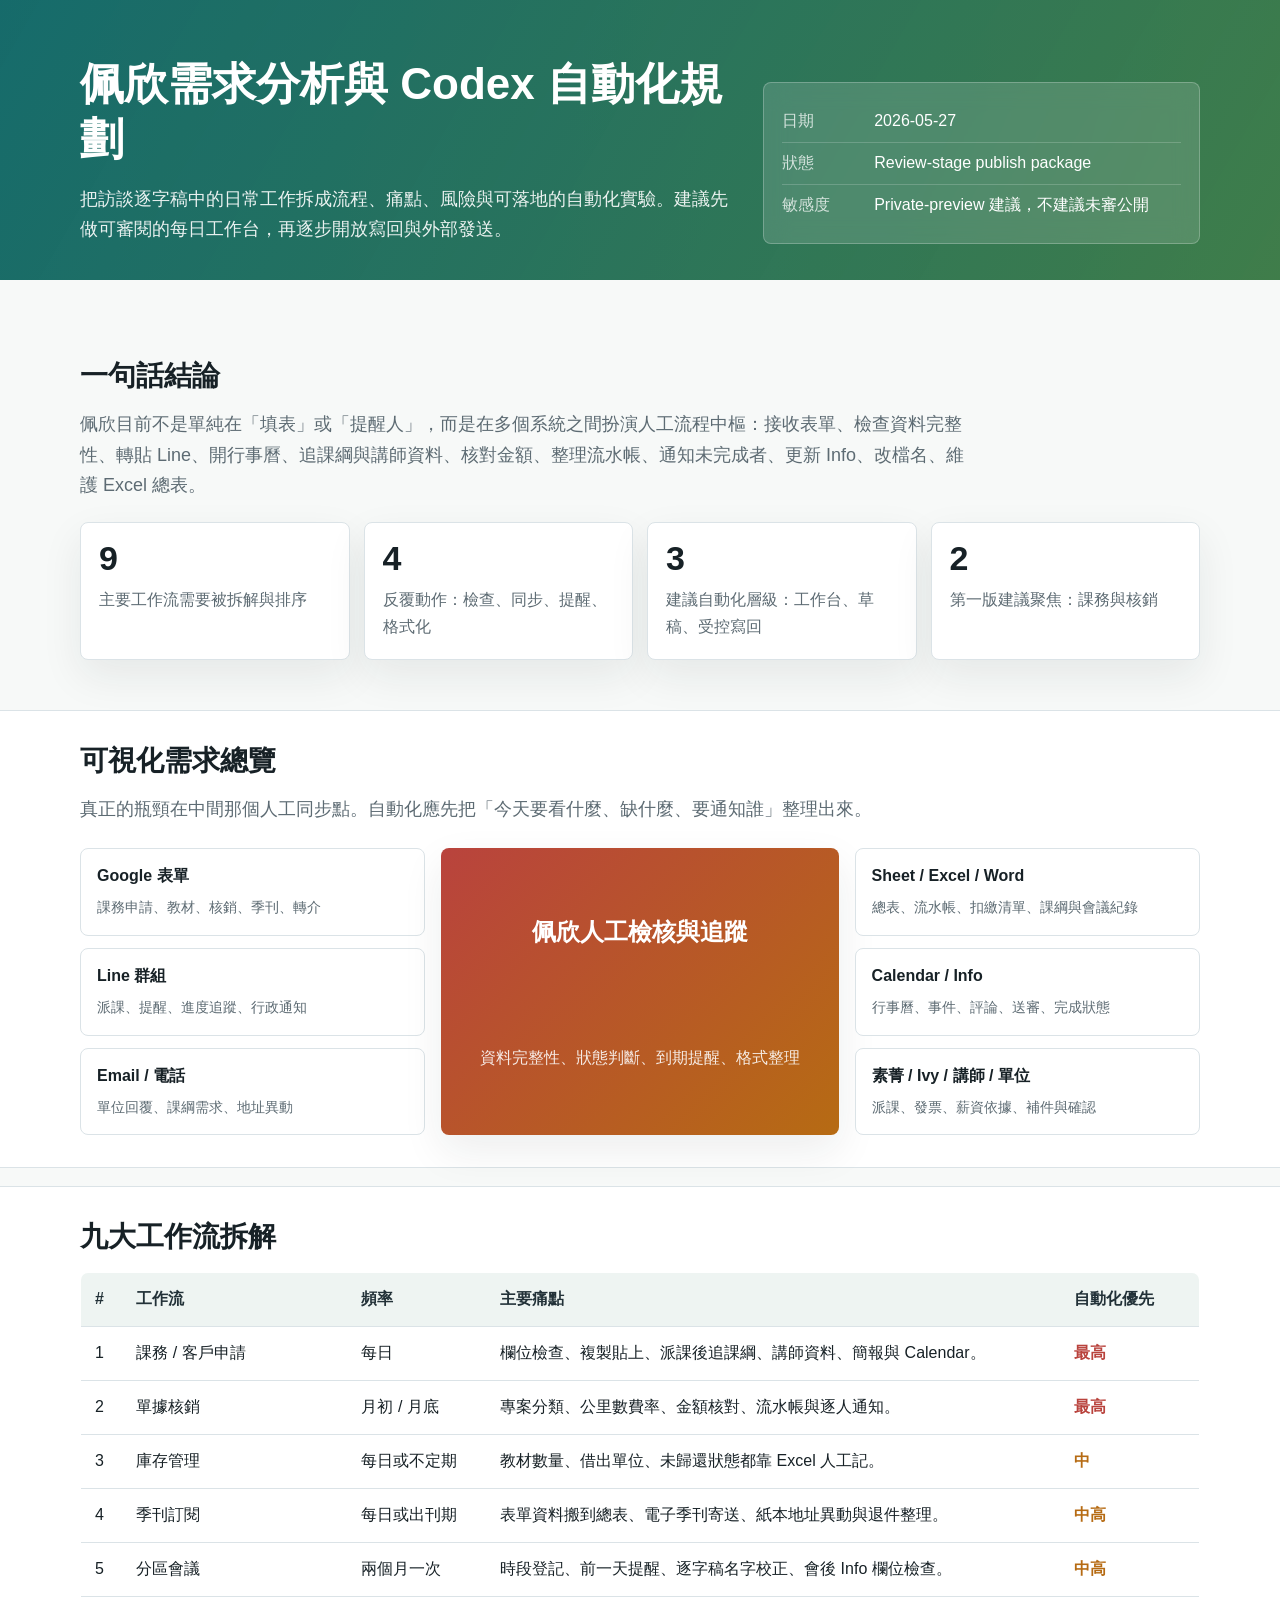
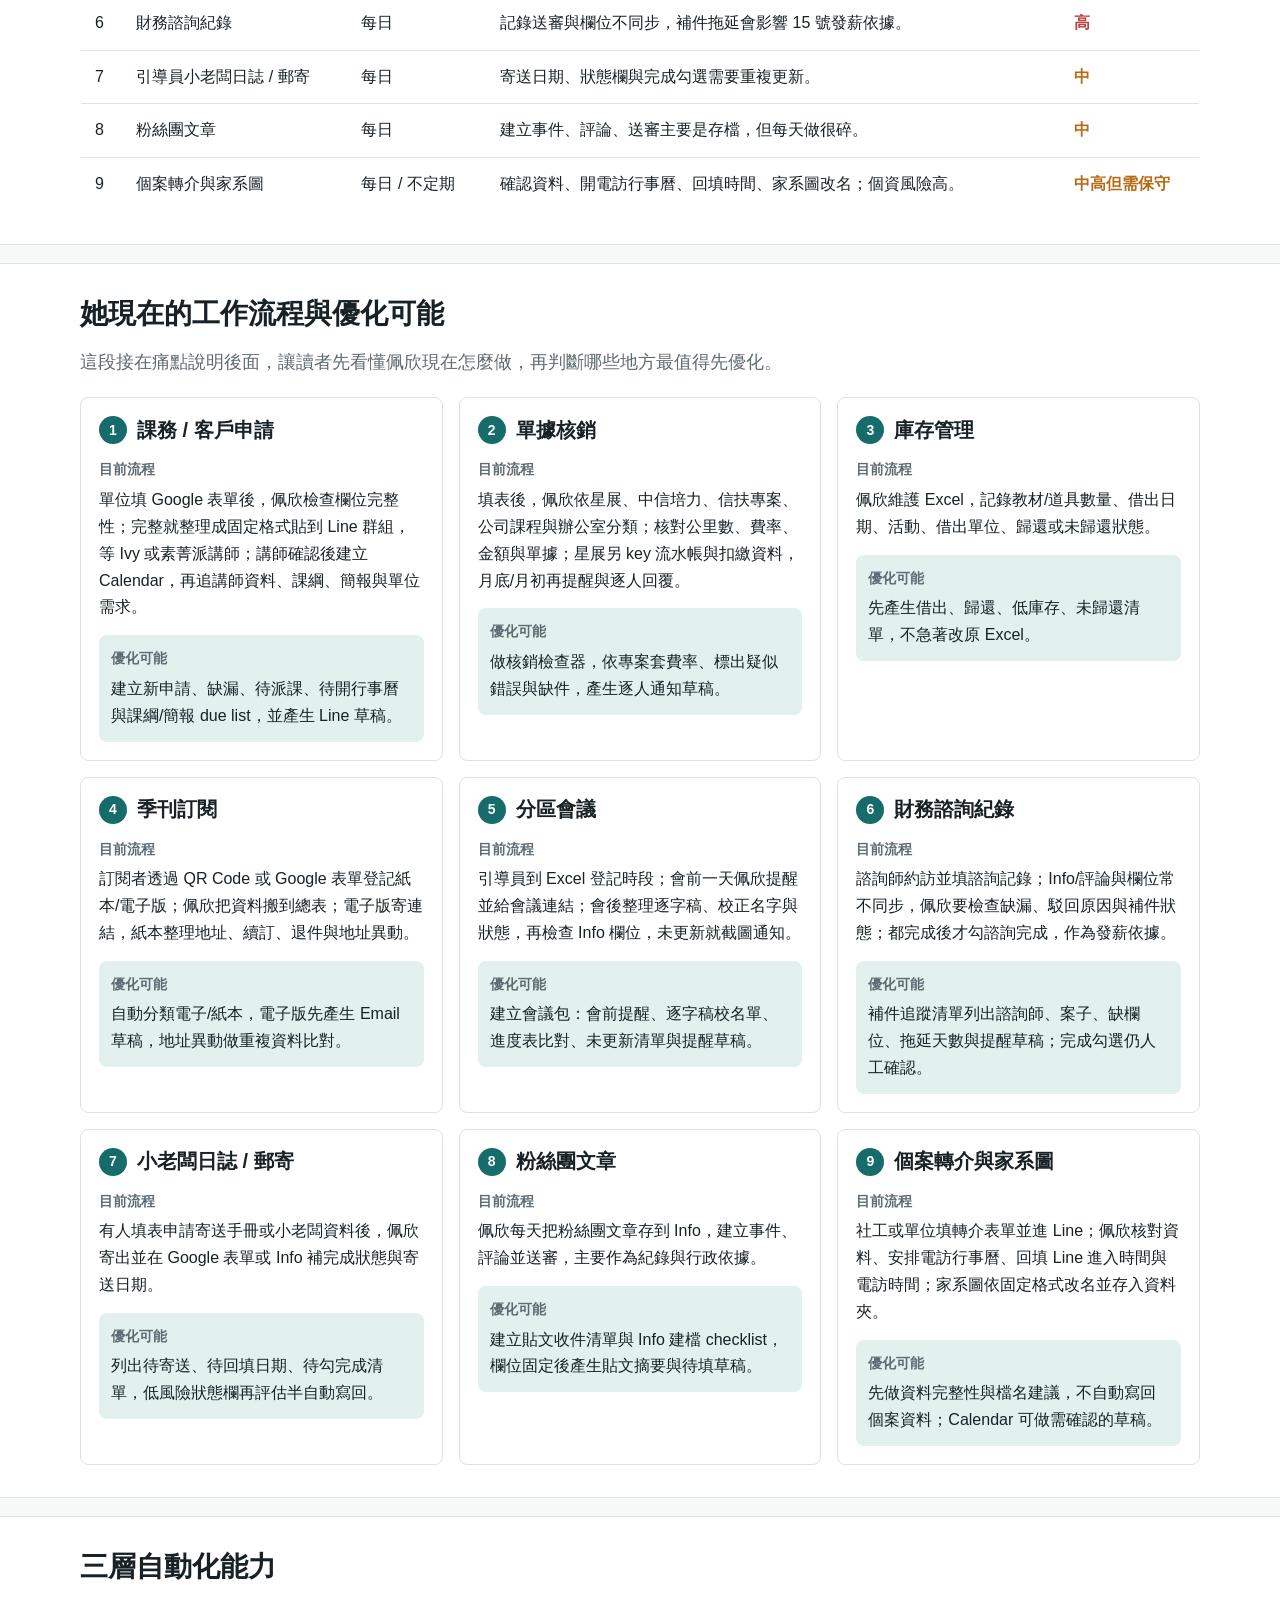
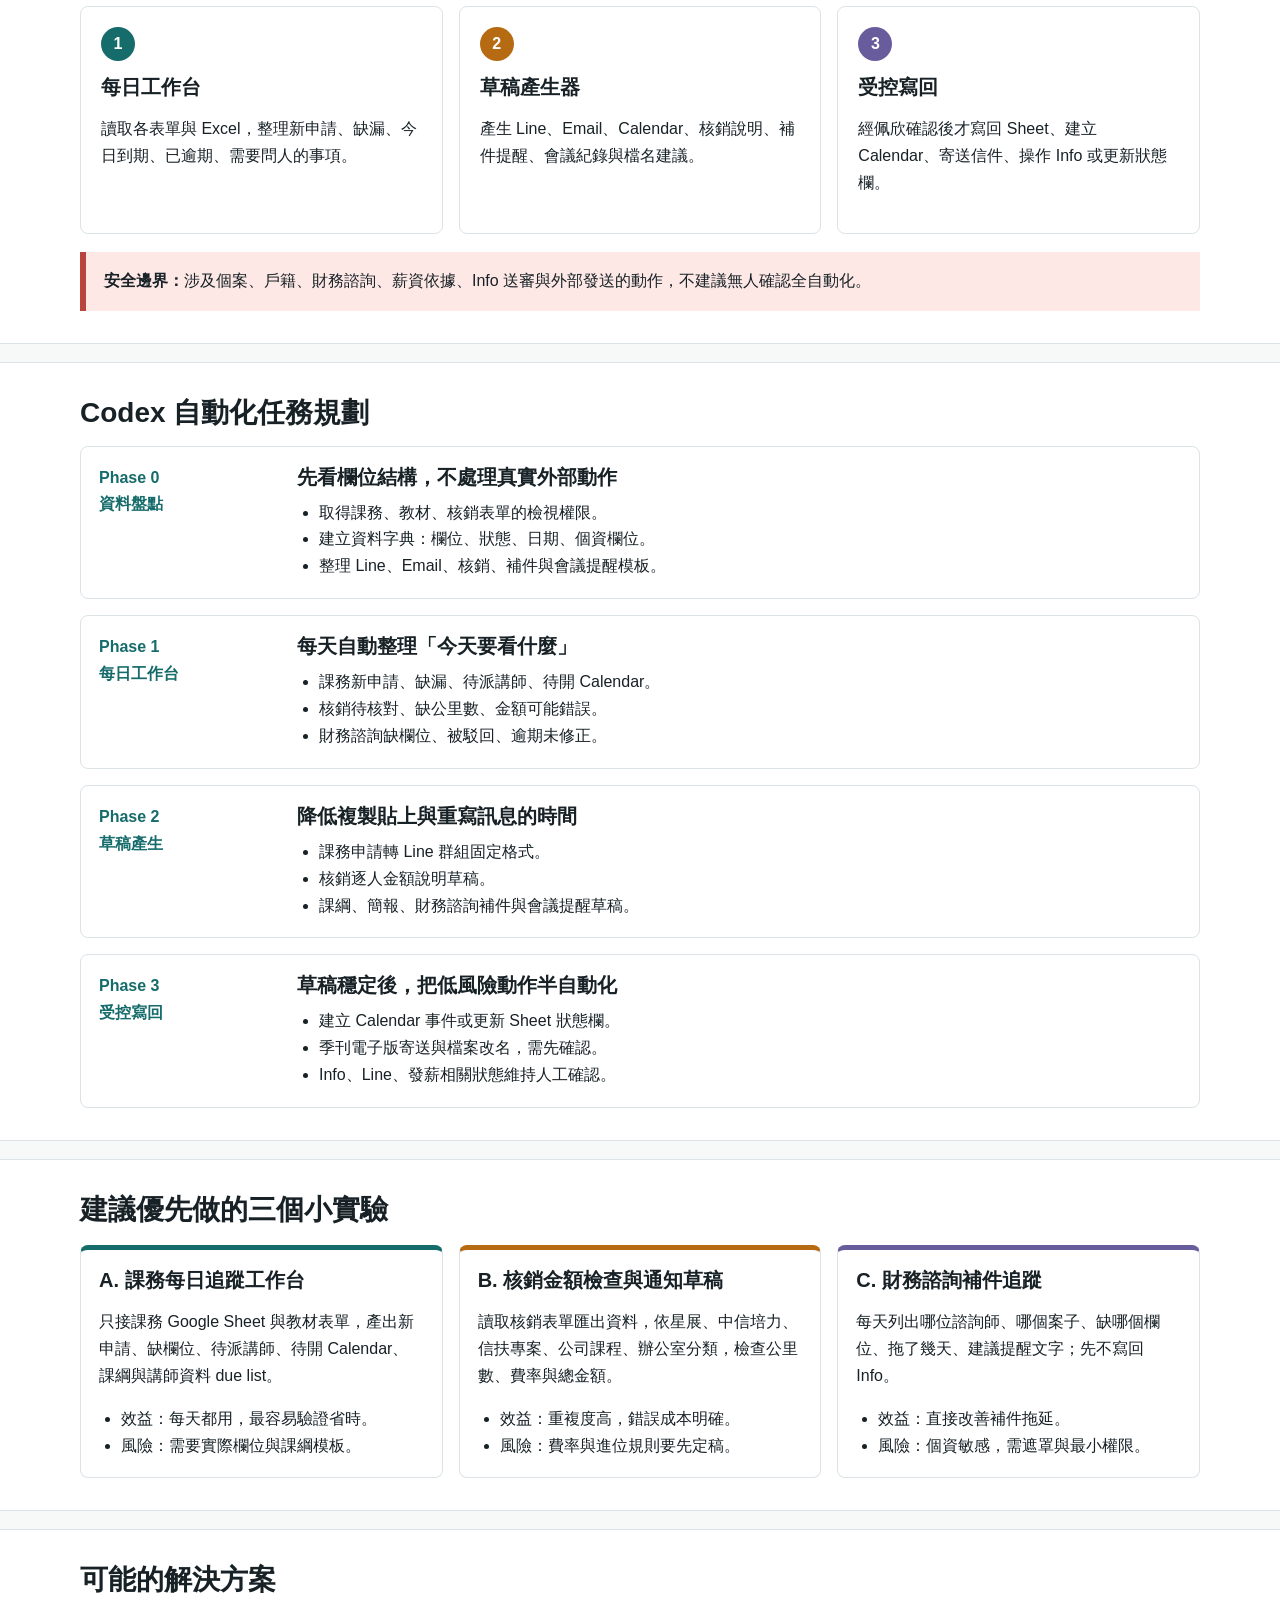
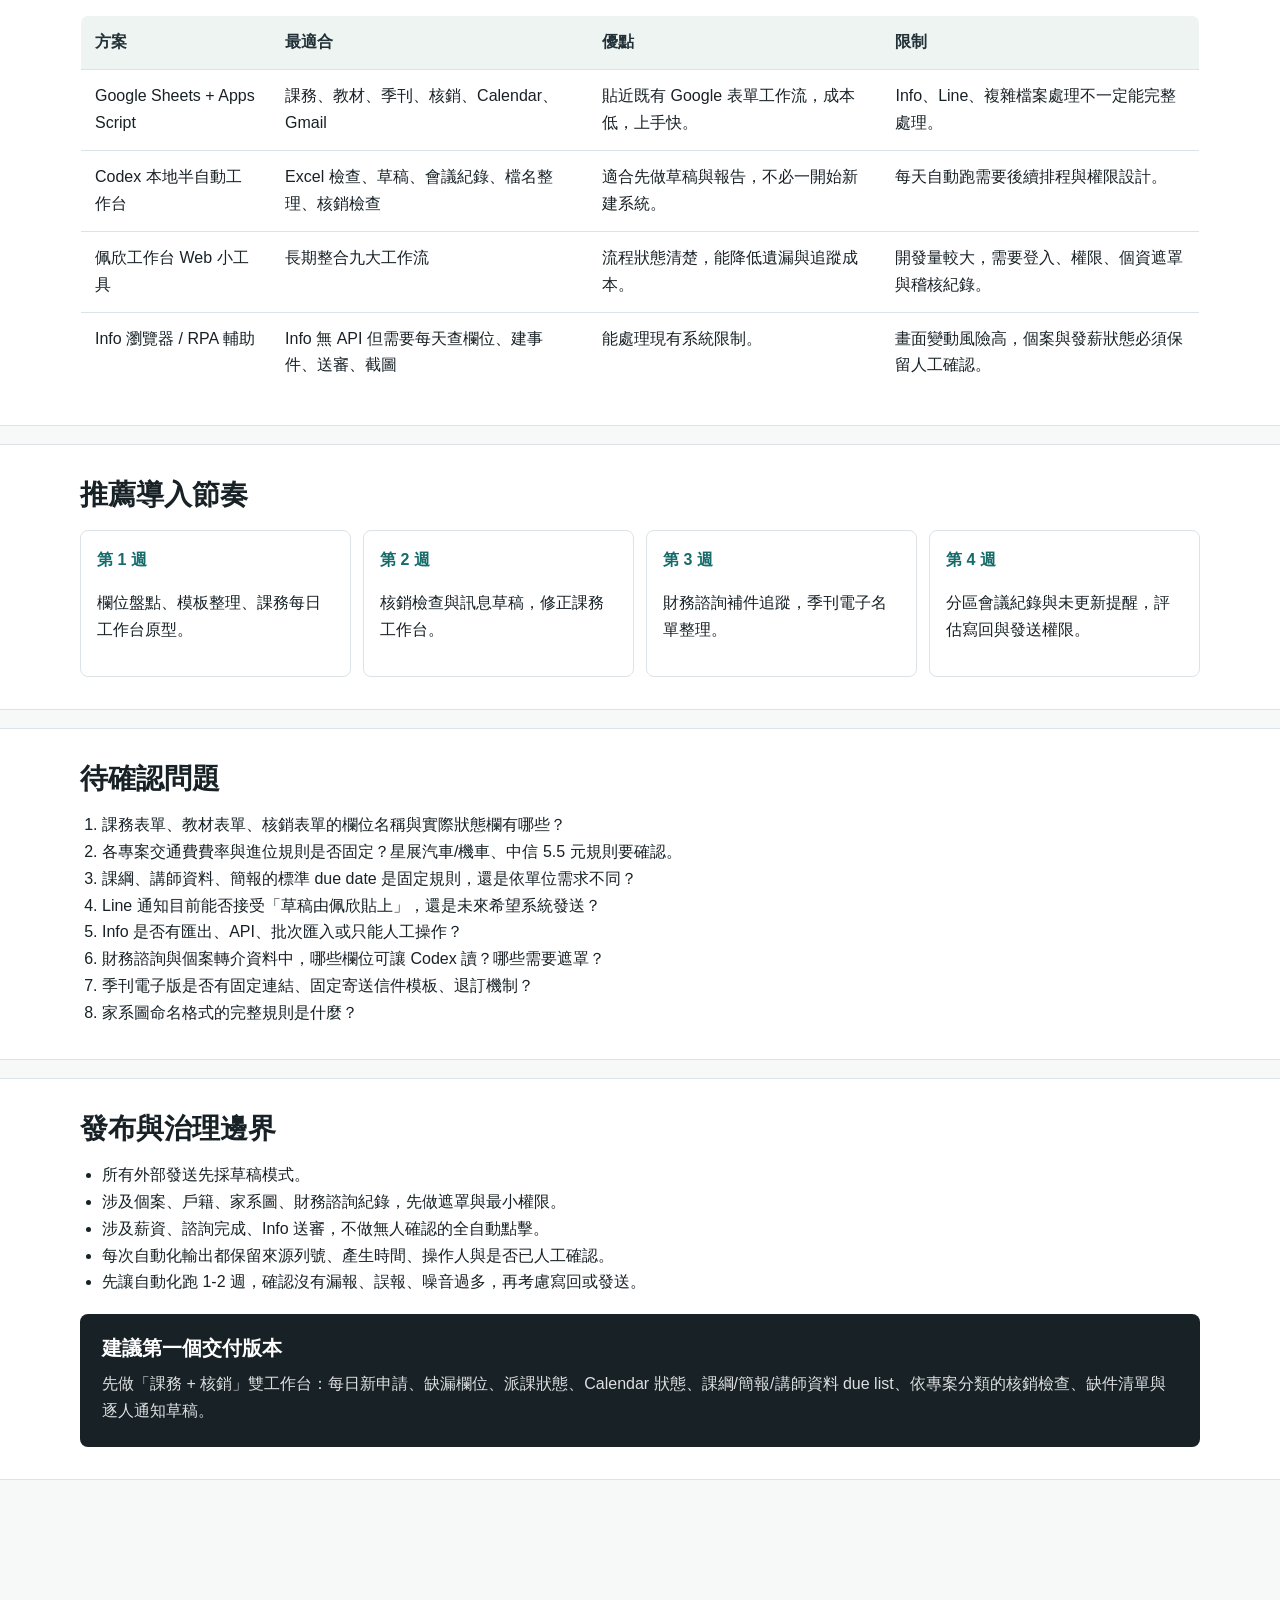
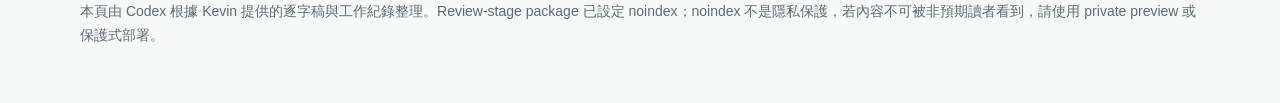
==== commit 1fbd6734: "Correct stakeholder names" ====
--- a/publish-ready/index.html
+++ b/publish-ready/index.html
@@ -614,7 +614,7 @@
               <div class="map-col">
                 <div class="map-node"><b>Sheet / Excel / Word</b><span>總表、流水帳、扣繳清單、課綱與會議紀錄</span></div>
                 <div class="map-node"><b>Calendar / Info</b><span>行事曆、事件、評論、送審、完成狀態</span></div>
-                <div class="map-node"><b>淑菁 / Abby / 講師 / 單位</b><span>派課、發票、薪資依據、補件與確認</span></div>
+                <div class="map-node"><b>素菁 / Ivy / 講師 / 單位</b><span>派課、發票、薪資依據、補件與確認</span></div>
               </div>
             </div>
           </div>
@@ -711,7 +711,7 @@
                 <h3><span class="workflow-number">1</span>課務 / 客戶申請</h3>
                 <div class="workflow-block">
                   <b>目前流程</b>
-                  <p>單位填 Google 表單後，佩欣檢查欄位完整性；完整就整理成固定格式貼到 Line 群組，等 Abby 或淑菁派講師；講師確認後建立 Calendar，再追講師資料、課綱、簡報與單位需求。</p>
+                  <p>單位填 Google 表單後，佩欣檢查欄位完整性；完整就整理成固定格式貼到 Line 群組，等 Ivy 或素菁派講師；講師確認後建立 Calendar，再追講師資料、課綱、簡報與單位需求。</p>
                 </div>
                 <div class="workflow-block optimization">
                   <b>優化可能</b>
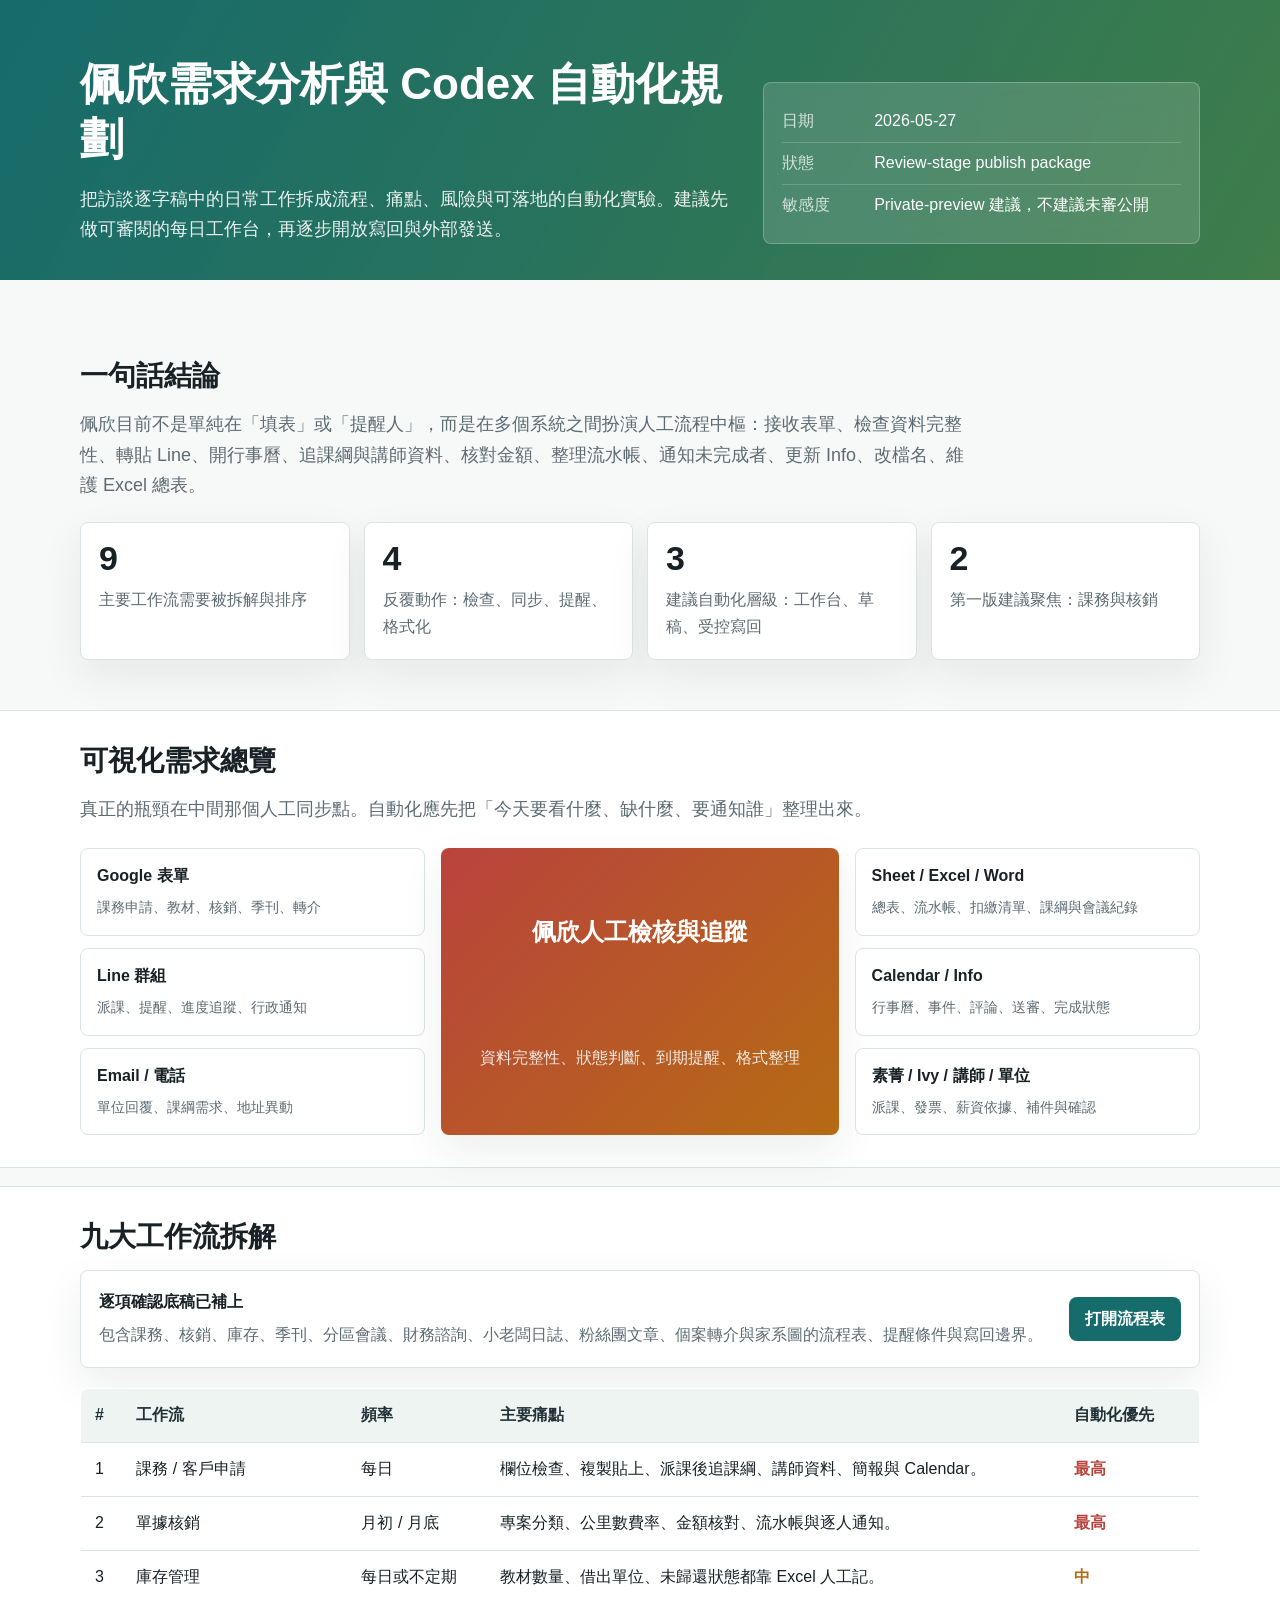
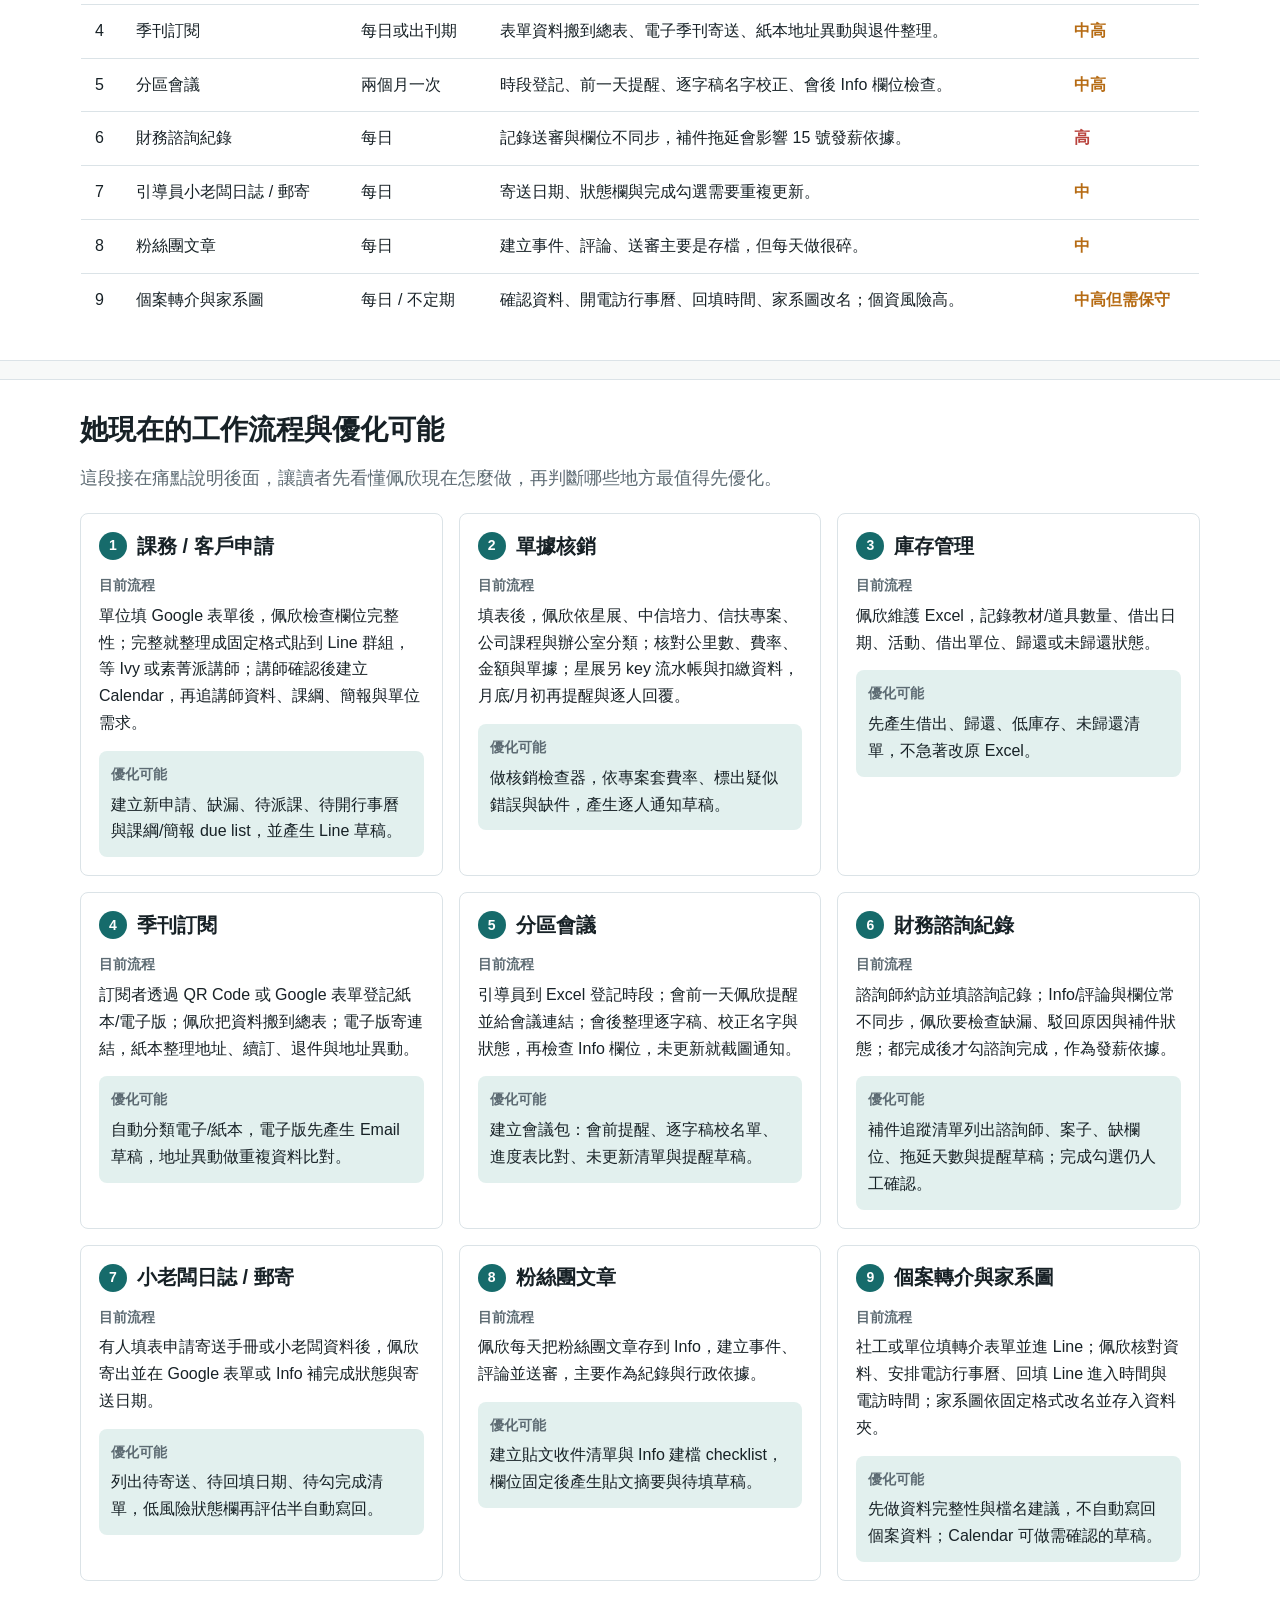
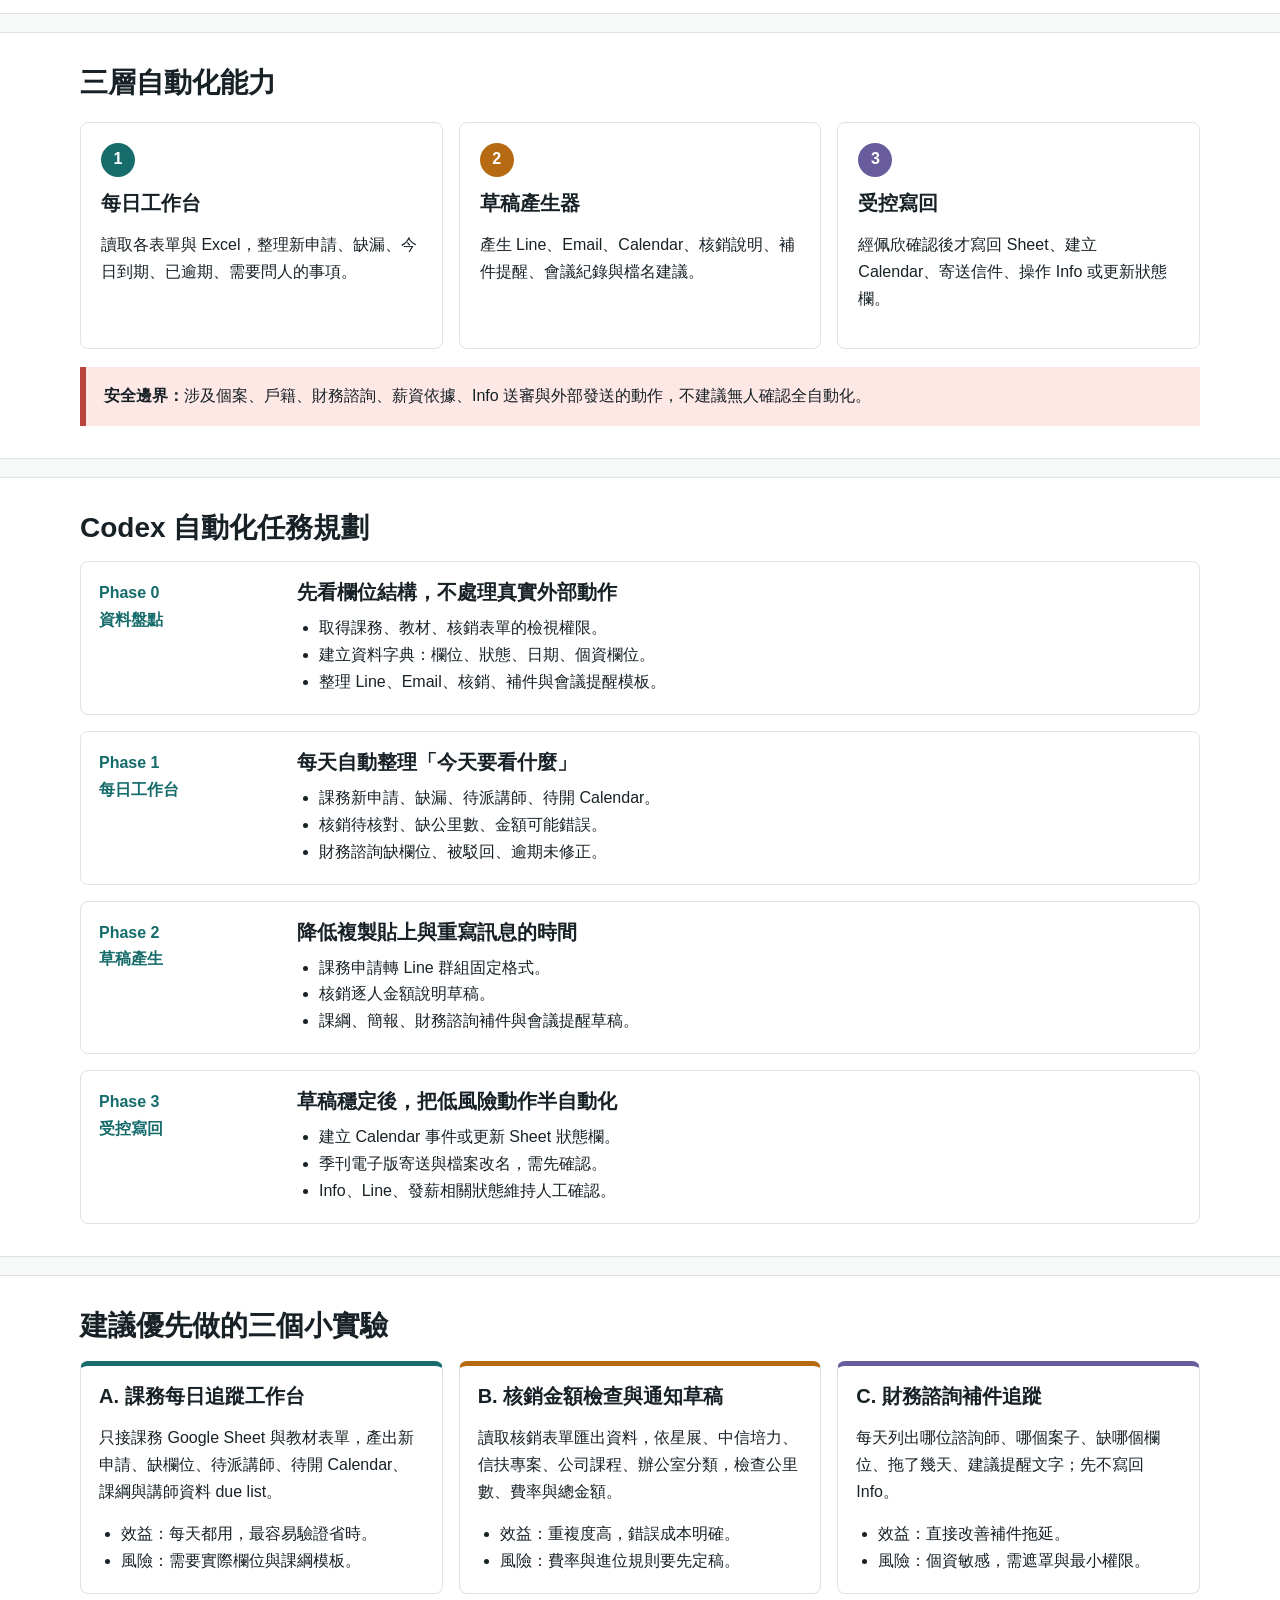
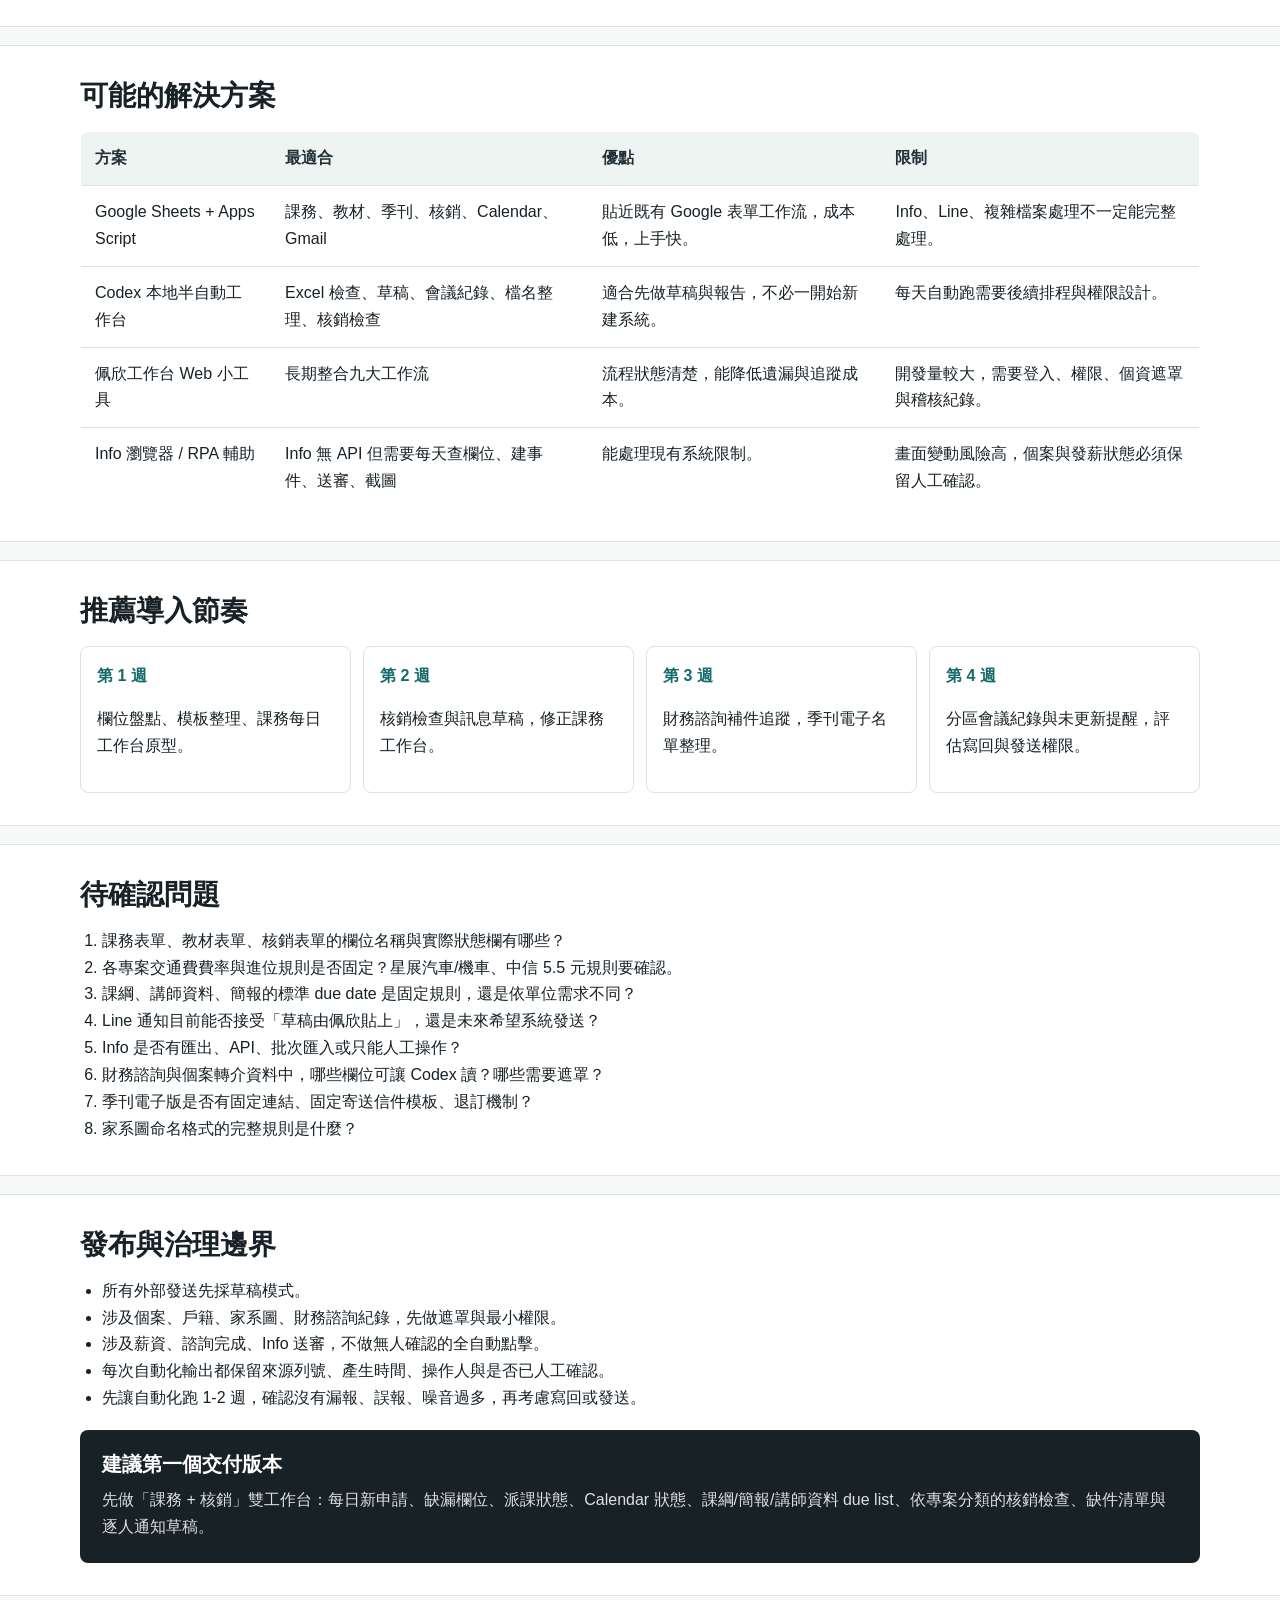
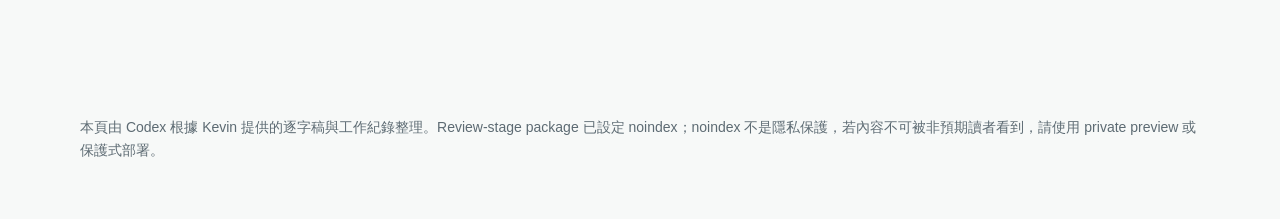
==== commit a1a1bf7f: "Record Peixin workflow flowcharts" ====
--- a/publish-ready/index.html
+++ b/publish-ready/index.html
@@ -146,6 +146,49 @@
         margin: 0 0 18px;
       }
 
+      .reference-panel {
+        display: grid;
+        grid-template-columns: minmax(0, 1fr) auto;
+        gap: 16px;
+        align-items: center;
+        border: 1px solid var(--line);
+        border-radius: 8px;
+        background: #fff;
+        padding: 18px;
+        margin: 0 0 20px;
+        box-shadow: var(--shadow);
+      }
+
+      .reference-panel b {
+        display: block;
+        color: var(--ink);
+        margin-bottom: 6px;
+      }
+
+      .reference-panel p {
+        margin: 0;
+        color: var(--muted);
+      }
+
+      .reference-panel a {
+        display: inline-flex;
+        align-items: center;
+        justify-content: center;
+        min-height: 44px;
+        border-radius: 8px;
+        background: var(--teal);
+        color: #fff;
+        padding: 0 16px;
+        font-weight: 800;
+        text-decoration: none;
+        white-space: nowrap;
+      }
+
+      .reference-panel a:focus-visible {
+        outline: 3px solid rgba(30, 107, 110, 0.3);
+        outline-offset: 3px;
+      }
+
       .summary-grid {
         display: grid;
         grid-template-columns: repeat(4, minmax(0, 1fr));
@@ -531,6 +574,14 @@
           grid-template-columns: 1fr;
         }
 
+        .reference-panel {
+          grid-template-columns: 1fr;
+        }
+
+        .reference-panel a {
+          width: 100%;
+        }
+
         h1 {
           font-size: 29px;
         }
@@ -623,6 +674,13 @@
         <section>
           <div class="wrap">
             <h2>九大工作流拆解</h2>
+            <div class="reference-panel" aria-label="九大流程表底稿">
+              <div>
+                <b>逐項確認底稿已補上</b>
+                <p>包含課務、核銷、庫存、季刊、分區會議、財務諮詢、小老闆日誌、粉絲團文章、個案轉介與家系圖的流程表、提醒條件與寫回邊界。</p>
+              </div>
+              <a href="reports/peixin-workflow-flowcharts/">打開流程表</a>
+            </div>
             <table class="flow-table">
               <thead>
                 <tr>
